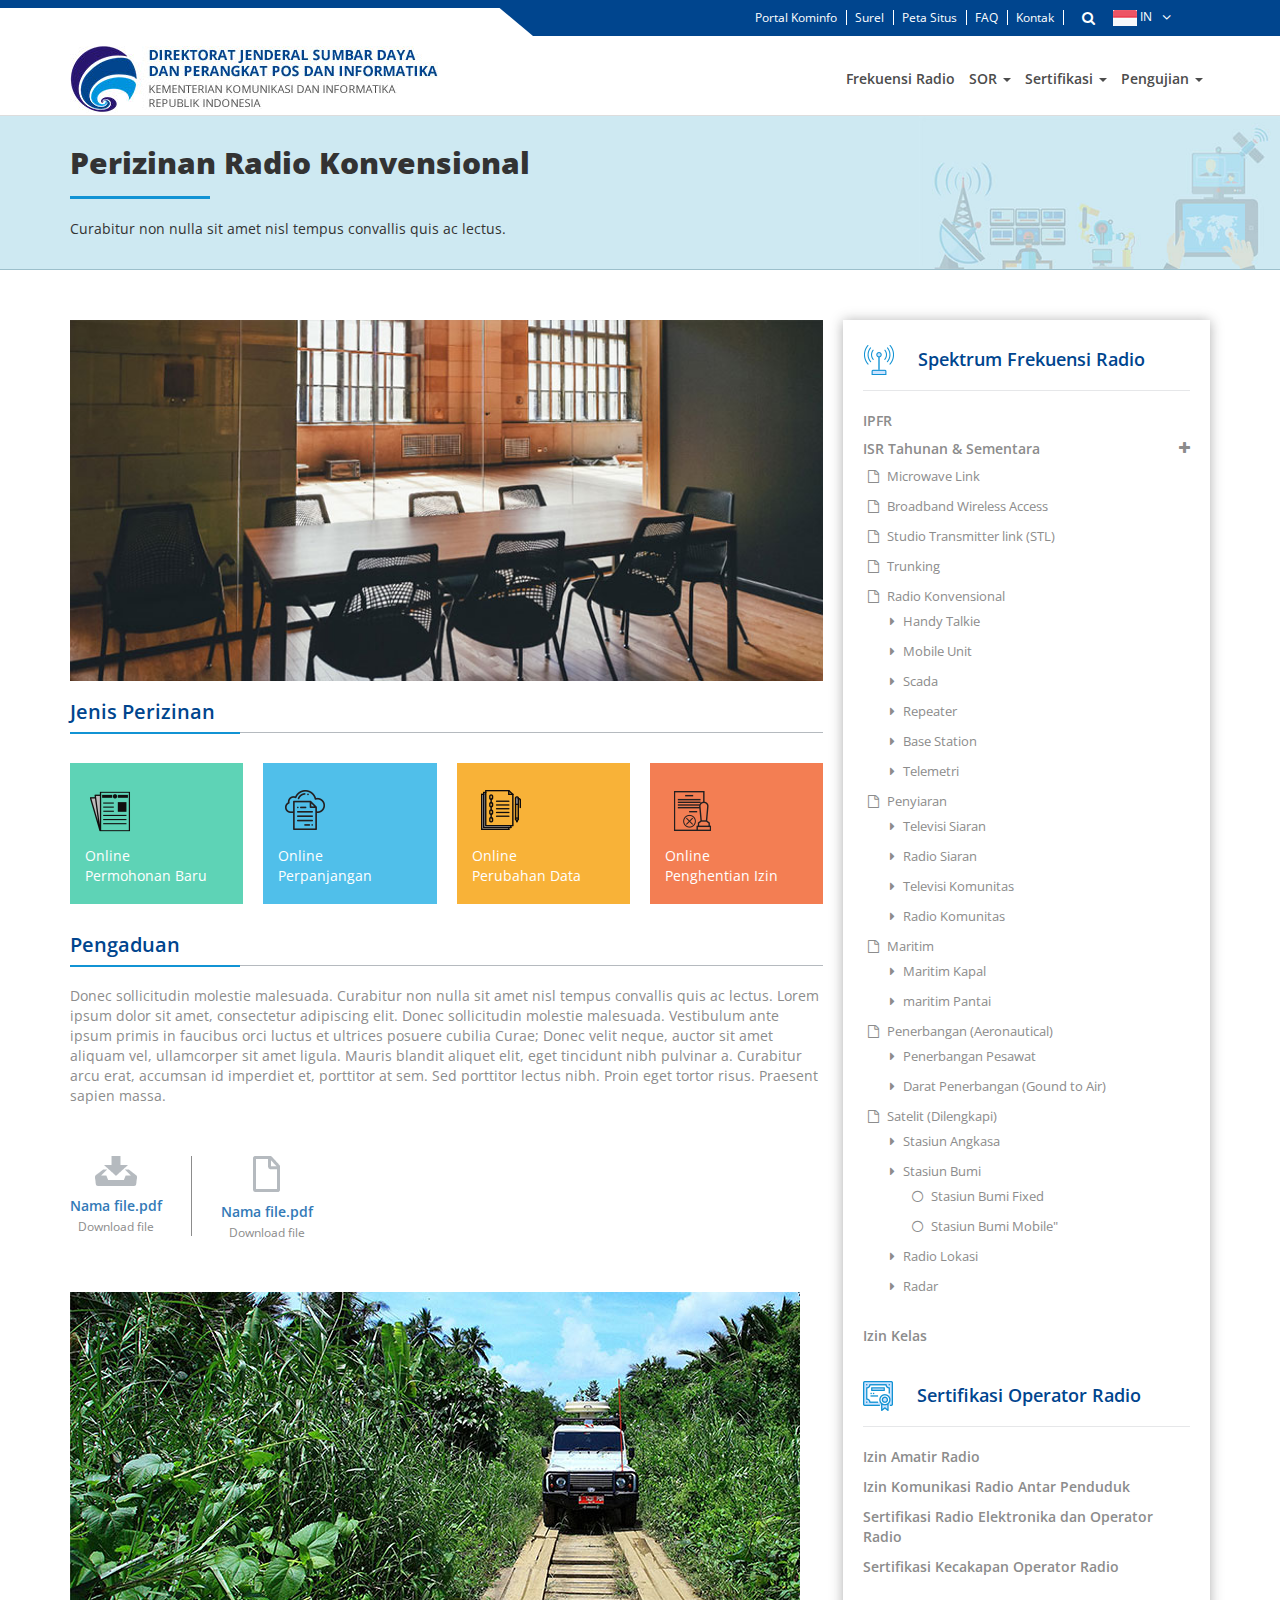
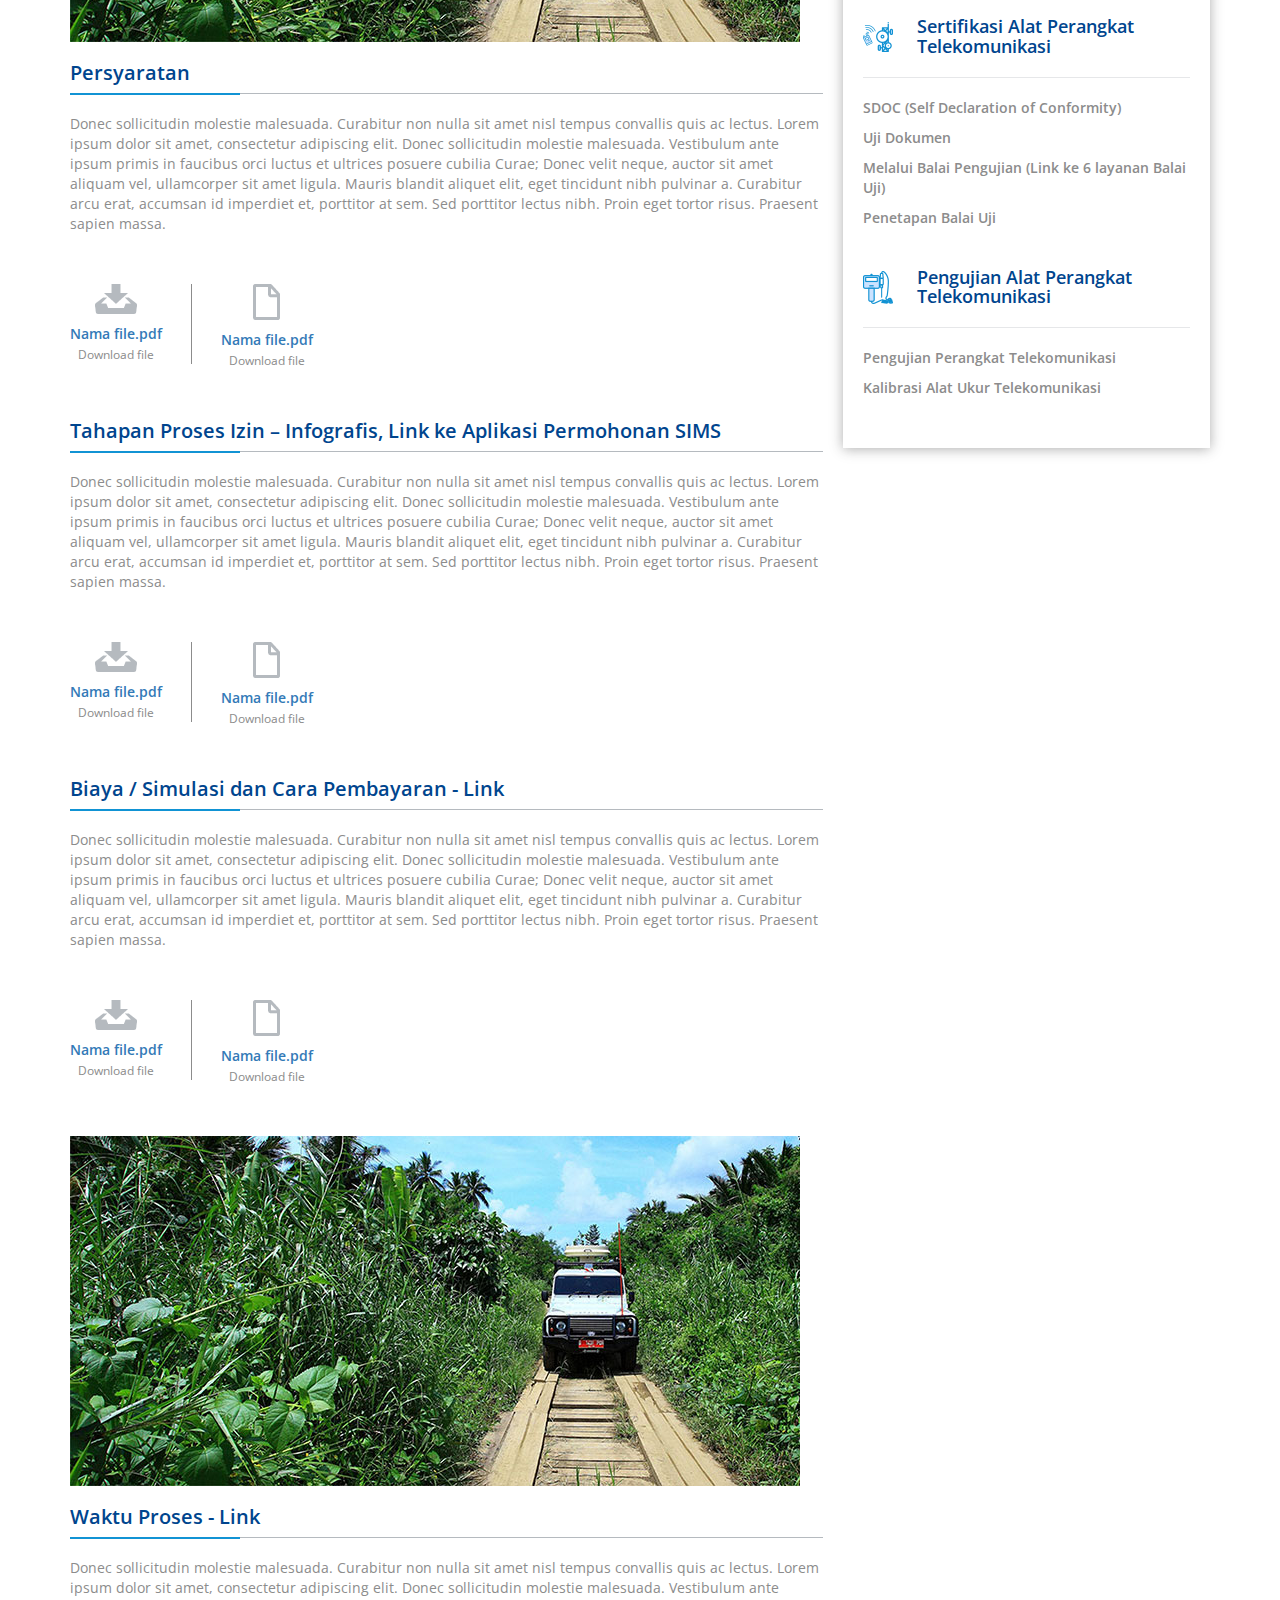
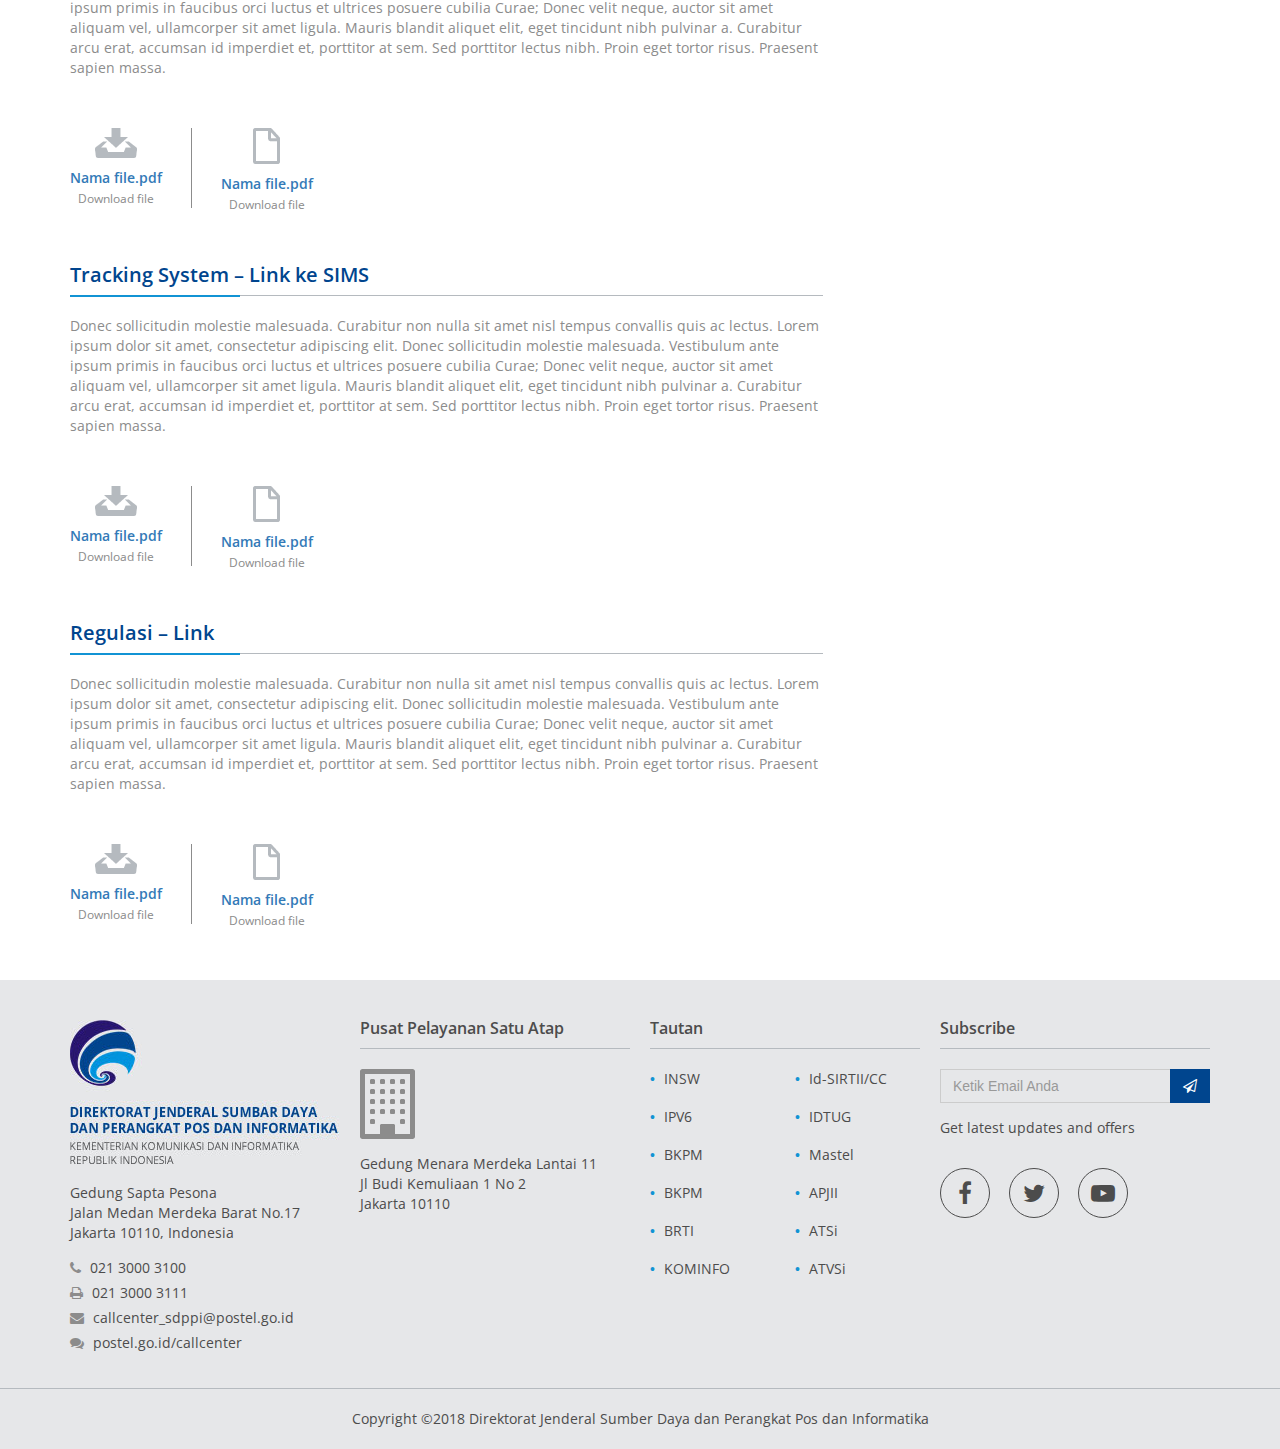
==== konten.html @ 4f8accdc "fix layout and content page" ====
<!DOCTYPE html>
<html lang="en">
  <head>
    <meta charset="utf-8">
    <meta http-equiv="X-UA-Compatible" content="IE=edge">
    <meta name="viewport" content="width=device-width, initial-scale=1">
    <title>Dirjen Postel | Konten Izin</title>

    <link rel="shortcut icon" href="assets/img/favicon.png">
    <link href="assets/css/bootstrap.min.css" rel="stylesheet">
    <link href="assets/css/font-awesome.min.css" rel="stylesheet">
    <link href="assets/css/style.css" rel="stylesheet">
    <link href="assets/css/responsive-style.css" rel="stylesheet">
    <link href="https://fonts.googleapis.com/css?family=Open+Sans:300,400,600,700,800" rel="stylesheet">
    <link href="https://fonts.googleapis.com/css?family=Roboto:300,400,600,700,800" rel="stylesheet">
    <link rel="stylesheet" href="assets/css/owl.carousel.min.css">
    <link rel="stylesheet" href="assets/css/owl.theme.default.min.css">

    <script src="https://ajax.googleapis.com/ajax/libs/jquery/1.12.4/jquery.min.js"></script>
    <script src="assets/js/bootstrap.min.js"></script>
    <script src="assets/js/owl.carousel.min.js"></script>
    <script src="assets/js/script.js"></script>
  </head>
<body>
  <!-- Header Area -->
  <div class="top-nav">
    <div class="row top">
      <div class="col-sm-5"></div>
      <div class="col-sm-7">
        <ul class="top-nav-list">
          <li><a href="#">Portal Kominfo</a></li>
          <li><a href="#">Surel</a></li>
          <li><a href="#">Peta Situs</a></li>
          <li><a href="#">FAQ</a></li>
          <li><a href="#">Kontak</a></li>
          <li class="search">
            <form class="navbar-form" role="search">
              <div class="input-group">
                <input type="text" class="form-control hide-control" placeholder="Search" name="q">
                <button class="btn btn-default" type="submit"><i class="fa fa-search" aria-hidden="true"></i></button>
              </div>
            </form>
          </li>
          <li>
            <ul class="list-unstyled">
              <i class="fa fa-angle-down col-white" aria-hidden="true"></i>
              <li class="init col-white"><img src="assets/img/ind.png" class="img-responsive inline-block"> IN</li>
              <li data-value="Indonesia" class="col-dark ina"><img src="assets/img/ind.png" class="img-responsive inline-block"> IN</li>
              <li data-value="English" class="col-dark eng"><img src="assets/img/eng.png" class="img-responsive inline-block"> EN</li>
            </ul>
          </li>
        </ul>
        <div class="triangle-topright"></div>
      </div>
    </div>
  </div>
  <div class="navigation">
    <div class="container">
      <nav class="navbar navbar-inverse">
        <div class="navbar-header">
        	<button class="navbar-toggle" type="button" data-toggle="collapse" data-target=".js-navbar-collapse">
    			<span class="sr-only">Toggle navigation</span>
    			<span class="icon-bar"></span>
    			<span class="icon-bar"></span>
    			<span class="icon-bar"></span>
    		</button>
    		<a class="navbar-brand" href="#">
          <img src="assets/img/logo.jpg" alt="" class="img-responsive">
        </a>
        </div>
        <div class="collapse navbar-collapse js-navbar-collapse">
          <ul class="nav navbar-nav navbar-right">
            <li><a href="#">Frekuensi Radio</a></li>
            <li class="dropdown mega-dropdown">
            	<a href="#" class="dropdown-toggle" data-toggle="dropdown">SOR <span class="caret"></span></a>
              <ul class="dropdown-menu mega-dropdown-menu">
            		<li class="col-sm-4">
            			<ul>
            				<li class="dropdown-header">Features</li>
            				<li><a href="#"><i class="fa fa-angle-right" aria-hidden="true"></i> Auto Carousel</a></li>
                    <li><a href="#"><i class="fa fa-angle-right" aria-hidden="true"></i> Carousel Control</a></li>
                    <li><a href="#"><i class="fa fa-angle-right" aria-hidden="true"></i> Left & Right Navigation</a></li>
            				<li><a href="#"><i class="fa fa-angle-right" aria-hidden="true"></i> Four Columns Grid</a></li>
            			</ul>
            		</li>
            		<li class="col-sm-4">
            			<ul>
            				<li class="dropdown-header">Plus</li>
            				<li><a href="#"><i class="fa fa-angle-right" aria-hidden="true"></i> Navbar Inverse</a></li>
            				<li><a href="#"><i class="fa fa-angle-right" aria-hidden="true"></i> Pull Right Elements</a></li>
            				<li><a href="#"><i class="fa fa-angle-right" aria-hidden="true"></i> Coloured Headers</a></li>
            				<li><a href="#"><i class="fa fa-angle-right" aria-hidden="true"></i> Primary Buttons & Default</a></li>
            			</ul>
            		</li>
            		<li class="col-sm-4">
            			<ul>
            				<li class="dropdown-header">Much more</li>
                    <li><a href="#"><i class="fa fa-angle-right" aria-hidden="true"></i> Easy to Customize</a></li>
            				<li><a href="#"><i class="fa fa-angle-right" aria-hidden="true"></i> Calls to action</a></li>
            				<li><a href="#"><i class="fa fa-angle-right" aria-hidden="true"></i> Custom Fonts</a></li>
            				<li><a href="#"><i class="fa fa-angle-right" aria-hidden="true"></i> Slide down on Hover</a></li>
            			</ul>
            		</li>
            	</ul>
            </li>
            <li class="dropdown mega-dropdown">
            	<a href="#" class="dropdown-toggle" data-toggle="dropdown">Sertifikasi <span class="caret"></span></a>
            	<ul class="dropdown-menu mega-dropdown-menu">
            		<li class="col-sm-4">
            			<ul>
            				<li class="dropdown-header">Izin Spektrum Frekuensi Radio</li>
            				<li><a href="#"><i class="fa fa-angle-right" aria-hidden="true"></i> Informasi Pelayanan</a></li>
            				<li><a href="#"><i class="fa fa-angle-right" aria-hidden="true"></i> Tata Cara dan Persyaratan</a></li>
            				<li><a href="#"><i class="fa fa-angle-right" aria-hidden="true"></i> Tarif dan Pembayaran BHP Frekuensi Radio</a></li>
            				<li><a href="#"><i class="fa fa-angle-right" aria-hidden="true"></i> Standard Pelayanan</a></li>
            				<li><a href="#"><i class="fa fa-angle-right" aria-hidden="true"></i> eLicensing</a></li>
            			</ul>
            		</li>
            		<li class="col-sm-4">
            			<ul>
            				<li class="dropdown-header">Pengujian Alat dan Perangkat Telekomunikasi</li>
            				<li><a href="#"><i class="fa fa-angle-right" aria-hidden="true"></i> Informasi Pelayanan</a></li>
            				<li><a href="#"><i class="fa fa-angle-right" aria-hidden="true"></i> Tata Cara dan Persyaratan </a></li>
            				<li><a href="#"><i class="fa fa-angle-right" aria-hidden="true"></i> Tarif </a></li>
            				<li><a href="#"><i class="fa fa-angle-right" aria-hidden="true"></i> Standard Pelayanan </a></li>
            				<li><a href="#"><i class="fa fa-angle-right" aria-hidden="true"></i> Hasil Pengujian (RHU_ & Hasil Kalibrasi) </a></li>
            				<li><a href="#"><i class="fa fa-angle-right" aria-hidden="true"></i> Sistem Informasi Pengujian Perangkat Telekomunikasi </a></li>
            			</ul>
            		</li>
            		<li class="col-sm-4">
            			<ul>
            				<li class="dropdown-header">Sertifikasi Operator Radio</li>
            				<li><a href="#"><i class="fa fa-angle-right" aria-hidden="true"></i> Informasi Pelayanan</a></li>
            				<li><a href="#"><i class="fa fa-angle-right" aria-hidden="true"></i> Tata Cara dan Persyaratan</a></li>
            				<li><a href="#"><i class="fa fa-angle-right" aria-hidden="true"></i> Tarif </a></li>
            				<li><a href="#"><i class="fa fa-angle-right" aria-hidden="true"></i> Standard Pelayanan</a></li>
            			</ul>
            		</li>
            		<li class="col-sm-4">
            			<ul>
            				<li class="dropdown-header">Hak Labuh</li>
            				<li><a href="#"><i class="fa fa-angle-right" aria-hidden="true"></i> Tata Cara dan Persyaratan </a></li>
            				<li><a href="#"><i class="fa fa-angle-right" aria-hidden="true"></i> Data dan Informasi</a></li>
            			</ul>
            		</li>
            		<li class="col-sm-4">
            			<ul>
            				<li class="dropdown-header">Sertifikasi Alat dan Perangkat Telekomunikasi</li>
                    <li><a href="#"><i class="fa fa-angle-right" aria-hidden="true"></i> Informasi Pelayanan</a></li>
            				<li><a href="#"><i class="fa fa-angle-right" aria-hidden="true"></i> Tata Cara dan Persyaratan</a></li>
            				<li><a href="#"><i class="fa fa-angle-right" aria-hidden="true"></i> Tarif dan Pembayaran BHP Frekuensi Radio</a></li>
            				<li><a href="#"><i class="fa fa-angle-right" aria-hidden="true"></i> Standard Pelayanan</a></li>
            				<li><a href="#"><i class="fa fa-angle-right" aria-hidden="true"></i> eLicensing</a></li>
            			</ul>
            		</li>
            		<li class="col-sm-4">
            			<ul>
            				<li class="dropdown-header">Monitoring Spektrum Frekuensi Radio</li>
                    <li><a href="#"><i class="fa fa-angle-right" aria-hidden="true"></i> Prosedur</a></li>
            				<li><a href="#"><i class="fa fa-angle-right" aria-hidden="true"></i> Prosedur Penanganan Gangguan</a></li>
            				<li><a href="#"><i class="fa fa-angle-right" aria-hidden="true"></i> Prosedur Penanganan Gangguan</a></li>
            			</ul>
            		</li>
            	</ul>
            </li>
            <li class="dropdown mega-dropdown">
            	<a href="#" class="dropdown-toggle" data-toggle="dropdown">Pengujian <span class="caret"></span></a>
            	<ul class="dropdown-menu mega-dropdown-menu">
            		<li class="col-sm-4">
            			<ul>
                    <li class="dropdown-header">Features</li>
                    <li><a href="#"><i class="fa fa-angle-right" aria-hidden="true"></i> Auto Carousel</a></li>
                    <li><a href="#"><i class="fa fa-angle-right" aria-hidden="true"></i> Carousel Control</a></li>
                    <li><a href="#"><i class="fa fa-angle-right" aria-hidden="true"></i> Left & Right Navigation</a></li>
                    <li><a href="#"><i class="fa fa-angle-right" aria-hidden="true"></i> Four Columns Grid</a></li>
            		</ul>
            		</li>
            		<li class="col-sm-4">
            			<ul>
            				<li class="dropdown-header">Plus</li>
            				<li><a href="#"><i class="fa fa-angle-right" aria-hidden="true"></i> Navbar Inverse</a></li>
            				<li><a href="#"><i class="fa fa-angle-right" aria-hidden="true"></i> Pull Right Elements</a></li>
            				<li><a href="#"><i class="fa fa-angle-right" aria-hidden="true"></i> Coloured Headers</a></li>
            				<li><a href="#"><i class="fa fa-angle-right" aria-hidden="true"></i> Primary Buttons & Default</a></li>
            			</ul>
            		</li>
            		<li class="col-sm-3">
            			<ul>
            				<li class="dropdown-header">Much more</li>
                    <li><a href="#"><i class="fa fa-angle-right" aria-hidden="true"></i> Easy to Customize</a></li>
            				<li><a href="#"><i class="fa fa-angle-right" aria-hidden="true"></i> Calls to action</a></li>
            				<li><a href="#"><i class="fa fa-angle-right" aria-hidden="true"></i> Custom Fonts</a></li>
            				<li><a href="#"><i class="fa fa-angle-right" aria-hidden="true"></i> Slide down on Hover</a></li>
            			</ul>
            		</li>
            	</ul>
            </li>
          </ul>
        </div>
      </nav>
    </div>
  </div>
  <!-- End Header Area -->

  <!-- Konten Izin Area -->
  <div class="breadcrumb-content">
    <div class="container">
      <h2>Perizinan Radio Konvensional</h2>
      <p>Curabitur non nulla sit amet nisl tempus convallis quis ac lectus.</p>
    </div>
  </div>
  <div class="content">
    <div class="container">
      <div class="row">
        <div class="col-md-8 col-xs-12 col-sm-8">
          <div class="content-inner">
            <div class="image-big">
              <img src="assets/img/img-content.jpg" alt="" class="img-responsive">
            </div>
            <div class="section content-1">
              <h3 class="title">Jenis Perizinan</h3>
              <div class="row">
                <div class="col-md-3 col-xs-6 col-sm-3">
                  <div class="box-content one">
                    <img src="assets/img/konten1.png" alt="" class="img-responsive">
                    <p>Online <br>Permohonan Baru</p>
                  </div>
                </div>
                <div class="col-md-3 col-xs-6 col-sm-3">
                  <div class="box-content two">
                    <img src="assets/img/konten2.png" alt="" class="img-responsive">
                    <p>Online <br>Perpanjangan</p>
                  </div>
                </div>
                <div class="col-md-3 col-xs-6 col-sm-3">
                  <div class="box-content three">
                    <img src="assets/img/konten3.png" alt="" class="img-responsive">
                    <p>Online <br>Perubahan Data</p>
                  </div>
                </div>
                <div class="col-md-3 col-xs-6 col-sm-3">
                  <div class="box-content four">
                    <img src="assets/img/konten4.png" alt="" class="img-responsive">
                    <p>Online <br>Penghentian Izin</p>
                  </div>
                </div>
              </div>
            </div>
            <div class="section content-2">
              <h3 class="title">Pengaduan</h3>
              <p class="sub-content">Donec sollicitudin molestie malesuada. Curabitur non nulla sit amet nisl tempus convallis quis ac lectus. Lorem ipsum dolor sit amet, consectetur adipiscing elit. Donec sollicitudin molestie malesuada. Vestibulum ante ipsum primis in faucibus orci luctus et ultrices posuere cubilia Curae; Donec velit neque, auctor sit amet aliquam vel, ullamcorper sit amet ligula. Mauris blandit aliquet elit, eget tincidunt nibh pulvinar a. Curabitur arcu erat, accumsan id imperdiet et, porttitor at sem. Sed porttitor lectus nibh. Proin eget tortor risus. Praesent sapien massa.</p>
              <ul class="link-list">
                <li>
                  <a href="#" class="link download">
                    <img src="assets/img/download.png" alt="" class="img-responsive">
                    <p>Nama file.pdf</p>
                    <span>Download file</span>
                  </a>
                </li>
                <li>
                  <a href="#" class="link file">
                    <img src="assets/img/file.png" alt="" class="img-responsive">
                    <p>Nama file.pdf</p>
                    <span>Download file</span>
                  </a>
                </li>
              </ul>
            </div>
            <div class="section content-3">
              <img src="assets/img/img-content2.jpg" alt="" class="img-responsive">
              <h3 class="title">Persyaratan</h3>
              <p class="sub-content">Donec sollicitudin molestie malesuada. Curabitur non nulla sit amet nisl tempus convallis quis ac lectus. Lorem ipsum dolor sit amet, consectetur adipiscing elit. Donec sollicitudin molestie malesuada. Vestibulum ante ipsum primis in faucibus orci luctus et ultrices posuere cubilia Curae; Donec velit neque, auctor sit amet aliquam vel, ullamcorper sit amet ligula. Mauris blandit aliquet elit, eget tincidunt nibh pulvinar a. Curabitur arcu erat, accumsan id imperdiet et, porttitor at sem. Sed porttitor lectus nibh. Proin eget tortor risus. Praesent sapien massa.</p>
              <ul class="link-list">
                <li>
                  <a href="#" class="link download">
                    <img src="assets/img/download.png" alt="" class="img-responsive">
                    <p>Nama file.pdf</p>
                    <span>Download file</span>
                  </a>
                </li>
                <li>
                  <a href="#" class="link file">
                    <img src="assets/img/file.png" alt="" class="img-responsive">
                    <p>Nama file.pdf</p>
                    <span>Download file</span>
                  </a>
                </li>
              </ul>
            </div>
            <div class="section content-4">
              <h3 class="title">Tahapan Proses Izin – Infografis, Link ke Aplikasi Permohonan SIMS</h3>
              <p class="sub-content">Donec sollicitudin molestie malesuada. Curabitur non nulla sit amet nisl tempus convallis quis ac lectus. Lorem ipsum dolor sit amet, consectetur adipiscing elit. Donec sollicitudin molestie malesuada. Vestibulum ante ipsum primis in faucibus orci luctus et ultrices posuere cubilia Curae; Donec velit neque, auctor sit amet aliquam vel, ullamcorper sit amet ligula. Mauris blandit aliquet elit, eget tincidunt nibh pulvinar a. Curabitur arcu erat, accumsan id imperdiet et, porttitor at sem. Sed porttitor lectus nibh. Proin eget tortor risus. Praesent sapien massa.</p>
              <ul class="link-list">
                <li>
                  <a href="#" class="link download">
                    <img src="assets/img/download.png" alt="" class="img-responsive">
                    <p>Nama file.pdf</p>
                    <span>Download file</span>
                  </a>
                </li>
                <li>
                  <a href="#" class="link file">
                    <img src="assets/img/file.png" alt="" class="img-responsive">
                    <p>Nama file.pdf</p>
                    <span>Download file</span>
                  </a>
                </li>
              </ul>
            </div>
            <div class="section content-5">
              <h3 class="title">Biaya / Simulasi dan Cara Pembayaran - Link</h3>
              <p class="sub-content">Donec sollicitudin molestie malesuada. Curabitur non nulla sit amet nisl tempus convallis quis ac lectus. Lorem ipsum dolor sit amet, consectetur adipiscing elit. Donec sollicitudin molestie malesuada. Vestibulum ante ipsum primis in faucibus orci luctus et ultrices posuere cubilia Curae; Donec velit neque, auctor sit amet aliquam vel, ullamcorper sit amet ligula. Mauris blandit aliquet elit, eget tincidunt nibh pulvinar a. Curabitur arcu erat, accumsan id imperdiet et, porttitor at sem. Sed porttitor lectus nibh. Proin eget tortor risus. Praesent sapien massa.</p>
              <ul class="link-list">
                <li>
                  <a href="#" class="link download">
                    <img src="assets/img/download.png" alt="" class="img-responsive">
                    <p>Nama file.pdf</p>
                    <span>Download file</span>
                  </a>
                </li>
                <li>
                  <a href="#" class="link file">
                    <img src="assets/img/file.png" alt="" class="img-responsive">
                    <p>Nama file.pdf</p>
                    <span>Download file</span>
                  </a>
                </li>
              </ul>
            </div>
            <div class="section content-6">
              <img src="assets/img/img-content2.jpg" alt="" class="img-responsive">
              <h3 class="title">Waktu Proses - Link</h3>
              <p class="sub-content">Donec sollicitudin molestie malesuada. Curabitur non nulla sit amet nisl tempus convallis quis ac lectus. Lorem ipsum dolor sit amet, consectetur adipiscing elit. Donec sollicitudin molestie malesuada. Vestibulum ante ipsum primis in faucibus orci luctus et ultrices posuere cubilia Curae; Donec velit neque, auctor sit amet aliquam vel, ullamcorper sit amet ligula. Mauris blandit aliquet elit, eget tincidunt nibh pulvinar a. Curabitur arcu erat, accumsan id imperdiet et, porttitor at sem. Sed porttitor lectus nibh. Proin eget tortor risus. Praesent sapien massa.</p>
              <ul class="link-list">
                <li>
                  <a href="#" class="link download">
                    <img src="assets/img/download.png" alt="" class="img-responsive">
                    <p>Nama file.pdf</p>
                    <span>Download file</span>
                  </a>
                </li>
                <li>
                  <a href="#" class="link file">
                    <img src="assets/img/file.png" alt="" class="img-responsive">
                    <p>Nama file.pdf</p>
                    <span>Download file</span>
                  </a>
                </li>
              </ul>
            </div>
            <div class="section content-7">
              <h3 class="title">Tracking System – Link ke SIMS</h3>
              <p class="sub-content">Donec sollicitudin molestie malesuada. Curabitur non nulla sit amet nisl tempus convallis quis ac lectus. Lorem ipsum dolor sit amet, consectetur adipiscing elit. Donec sollicitudin molestie malesuada. Vestibulum ante ipsum primis in faucibus orci luctus et ultrices posuere cubilia Curae; Donec velit neque, auctor sit amet aliquam vel, ullamcorper sit amet ligula. Mauris blandit aliquet elit, eget tincidunt nibh pulvinar a. Curabitur arcu erat, accumsan id imperdiet et, porttitor at sem. Sed porttitor lectus nibh. Proin eget tortor risus. Praesent sapien massa.</p>
              <ul class="link-list">
                <li>
                  <a href="#" class="link download">
                    <img src="assets/img/download.png" alt="" class="img-responsive">
                    <p>Nama file.pdf</p>
                    <span>Download file</span>
                  </a>
                </li>
                <li>
                  <a href="#" class="link file">
                    <img src="assets/img/file.png" alt="" class="img-responsive">
                    <p>Nama file.pdf</p>
                    <span>Download file</span>
                  </a>
                </li>
              </ul>
            </div>
            <div class="section content-8">
              <h3 class="title">Regulasi – Link</h3>
              <p class="sub-content">Donec sollicitudin molestie malesuada. Curabitur non nulla sit amet nisl tempus convallis quis ac lectus. Lorem ipsum dolor sit amet, consectetur adipiscing elit. Donec sollicitudin molestie malesuada. Vestibulum ante ipsum primis in faucibus orci luctus et ultrices posuere cubilia Curae; Donec velit neque, auctor sit amet aliquam vel, ullamcorper sit amet ligula. Mauris blandit aliquet elit, eget tincidunt nibh pulvinar a. Curabitur arcu erat, accumsan id imperdiet et, porttitor at sem. Sed porttitor lectus nibh. Proin eget tortor risus. Praesent sapien massa.</p>
              <ul class="link-list">
                <li>
                  <a href="#" class="link download">
                    <img src="assets/img/download.png" alt="" class="img-responsive">
                    <p>Nama file.pdf</p>
                    <span>Download file</span>
                  </a>
                </li>
                <li>
                  <a href="#" class="link file">
                    <img src="assets/img/file.png" alt="" class="img-responsive">
                    <p>Nama file.pdf</p>
                    <span>Download file</span>
                  </a>
                </li>
              </ul>
            </div>
          </div>
        </div>
        <div class="col-md-4 col-xs-12 col-sm-4">
          <div class="sidebar">
            <div class="widget menu-1">
              <div class="title-side">
                <img src="assets/img/icon-signal.png" alt="" class="img-responsive">
                <h4 class="title">Spektrum Frekuensi Radio</h4>
              </div>
              <ul class="menu-side">
                <li><a href="#">IPFR</a></li>
                <li>
                  <div class="panel-group" id="accordion" role="tablist" aria-multiselectable="true">
                    <div class="panel panel-default">
                      <div class="panel-heading" role="tab" id="headingOne">
                        <h4 class="panel-title">
                          <a role="button" data-toggle="collapse" data-parent="#accordion" href="#collapseOne" aria-expanded="true" aria-controls="collapseOne">
                            ISR Tahunan & Sementara <i class="fa fa-plus" aria-hidden="true"></i>
                          </a>
                        </h4>
                      </div>
                      <div id="collapseOne" class="panel-collapse collapse in" role="tabpanel" aria-labelledby="headingOne">
                        <div class="panel-body">
                          <ul class="sub-menu">
                            <li><a href="#"><i class="fa fa-file-o" aria-hidden="true"></i> <span>Microwave Link</span></a></li>
                            <li><a href="#"><i class="fa fa-file-o" aria-hidden="true"></i> <span>Broadband Wireless Access</span></a></li>
                            <li><a href="#"><i class="fa fa-file-o" aria-hidden="true"></i> <span>Studio Transmitter link (STL)</span></a></li>
                            <li><a href="#"><i class="fa fa-file-o" aria-hidden="true"></i> <span>Trunking</span></a></li>
                            <li><a href="#"><i class="fa fa-file-o" aria-hidden="true"></i> <span>Radio Konvensional</span></a>
                              <ul>
                                <li><a href="#"><i class="fa fa-caret-right" aria-hidden="true"></i> Handy Talkie</a></li>
                                <li><a href="#"><i class="fa fa-caret-right" aria-hidden="true"></i> Mobile Unit</a></li>
                                <li><a href="#"><i class="fa fa-caret-right" aria-hidden="true"></i> Scada</a></li>
                                <li><a href="#"><i class="fa fa-caret-right" aria-hidden="true"></i> Repeater</a></li>
                                <li><a href="#"><i class="fa fa-caret-right" aria-hidden="true"></i> Base Station</a></li>
                                <li><a href="#"><i class="fa fa-caret-right" aria-hidden="true"></i> Telemetri</a></li>
                              </ul>
                            </li>
                            <li><a href="#"><i class="fa fa-file-o" aria-hidden="true"></i> <span>Penyiaran</span></a>
                              <ul>
                                <li><a href="#"><i class="fa fa-caret-right" aria-hidden="true"></i> Televisi Siaran</a></li>
                                <li><a href="#"><i class="fa fa-caret-right" aria-hidden="true"></i> Radio Siaran</a></li>
                                <li><a href="#"><i class="fa fa-caret-right" aria-hidden="true"></i> Televisi Komunitas</a></li>
                                <li><a href="#"><i class="fa fa-caret-right" aria-hidden="true"></i> Radio Komunitas</a></li>
                              </ul>
                            </li>
                            <li><a href="#"><i class="fa fa-file-o" aria-hidden="true"></i> <span>Maritim</span></a>
                              <ul>
                                <li><a href="#"><i class="fa fa-caret-right" aria-hidden="true"></i> Maritim Kapal</a></li>
                                <li><a href="#"><i class="fa fa-caret-right" aria-hidden="true"></i> maritim Pantai</a></li>
                              </ul>
                            </li>
                            <li><a href="#"><i class="fa fa-file-o" aria-hidden="true"></i> <span>Penerbangan (Aeronautical)</span></a>
                              <ul>
                                <li><a href="#"><i class="fa fa-caret-right" aria-hidden="true"></i> Penerbangan Pesawat</a></li>
                                <li><a href="#"><i class="fa fa-caret-right" aria-hidden="true"></i> Darat Penerbangan (Gound to Air)</a></li>
                              </ul>
                            </li>
                            <li><a href="#"><i class="fa fa-file-o" aria-hidden="true"></i> <span>Satelit (Dilengkapi)</span></a>
                              <ul>
                                <li><a href="#"><i class="fa fa-caret-right" aria-hidden="true"></i> Stasiun Angkasa</a></li>
                                <li><a href="#"><i class="fa fa-caret-right" aria-hidden="true"></i> Stasiun Bumi</a>
                                  <ul>
                                    <li><a href="#"><i class="fa fa-circle-thin" aria-hidden="true"></i> Stasiun Bumi Fixed</a></li>
                                    <li><a href="#"><i class="fa fa-circle-thin" aria-hidden="true"></i> Stasiun Bumi Mobile"</a></li>
                                  </ul>
                                </li>
                                <li><a href="#"><i class="fa fa-caret-right" aria-hidden="true"></i> Radio Lokasi</a></li>
                                <li><a href="#"><i class="fa fa-caret-right" aria-hidden="true"></i> Radar</a></li>
                              </ul>
                            </li>
                          </ul>
                        </div>
                      </div>
                    </div>
                  </div>
                </li>
                <li><a href="#">Izin Kelas</a></li>
              </ul>
            </div>
            <div class="widget menu-2">
              <div class="title-side">
                <img src="assets/img/icon-certificate.png" alt="" class="img-responsive">
                <h4 class="title">Sertifikasi Operator Radio</h4>
              </div>
              <ul class="menu-side">
                <li><a href="#">Izin Amatir Radio</a></li>
                <li><a href="#">Izin Komunikasi Radio Antar Penduduk</a></li>
                <li><a href="#">Sertifikasi Radio Elektronika dan Operator Radio</a></li>
                <li><a href="#">Sertifikasi Kecakapan Operator Radio</a></li>
              </ul>
            </div>
            <div class="widget menu-3">
              <div class="title-side">
                <img src="assets/img/icon-tower.png" alt="" class="img-responsive">
                <h4 class="title">Sertifikasi Alat Perangkat Telekomunikasi</h4>
              </div>
              <ul class="menu-side">
                <li><a href="#">SDOC (Self Declaration of Conformity)</a></li>
                <li><a href="#">Uji Dokumen</a></li>
                <li><a href="#">Melalui Balai Pengujian (Link ke 6 layanan Balai Uji)</a></li>
                <li><a href="#">Penetapan Balai Uji</a></li>
              </ul>
            </div>
            <div class="widget menu-4">
              <div class="title-side">
                <img src="assets/img/icon-tem.png" alt="" class="img-responsive">
                <h4 class="title">Pengujian Alat Perangkat Telekomunikasi</h4>
              </div>
              <ul class="menu-side">
                <li><a href="#">Pengujian Perangkat Telekomunikasi</a></li>
                <li><a href="#">Kalibrasi Alat Ukur Telekomunikasi</a></li>
              </ul>
            </div>
          </div>
        </div>
      </div>
    </div>
  </div>
  <!-- End Konten Izin Area -->

  <!-- Footer Area -->
  <div id="footer_area">
    <div class="container">
      <div class="row">
        <div class="col-md-3 col-xs-12 col-sm-3">
          <div class="widget-footer info">
            <div class="img-footer">
              <a href="#"><img src="assets/img/footer-logo.jpg" alt="footer image" class="img-responsive"></a>
            </div>
            <div class="main-address">
              <p>Gedung Sapta Pesona<br>Jalan Medan Merdeka Barat No.17<br>Jakarta 10110, Indonesia</p>
              <ul>
                <li><i class="fa fa-phone" aria-hidden="true"></i> <a href="tel:+622130003100">021 3000 3100</a></li>
                <li><i class="fa fa-print" aria-hidden="true"></i> <a href="#">021 3000 3111</a></li>
                <li><i class="fa fa-envelope" aria-hidden="true"></i> <a href="mail:callcenter_sdppi@postel.go.id">callcenter_sdppi@postel.go.id</a></li>
                <li><i class="fa fa-comments" aria-hidden="true"></i> <a href="#">postel.go.id/callcenter</a></li>
              </ul>
            </div>
          </div>
        </div>
        <div class="col-md-3 col-xs-12 col-sm-3">
          <div class="widget-footer address">
            <h3 class="title">Pusat Pelayanan Satu Atap</h3>
            <i class="fa fa-building-o big-size" aria-hidden="true"></i>
            <p>Gedung Menara Merdeka Lantai 11<br>Jl Budi Kemuliaan 1 No 2<br> Jakarta 10110</p>
          </div>
        </div>
        <div class="col-md-3 col-xs-12 col-sm-3">
          <div class="widget-footer links">
            <h3 class="title">Tautan</h3>
            <div class="row">
              <div class="col-md-6 col-xs-6">
                <ul class="tautan">
                  <li><a href="#">INSW</a></li>
                  <li><a href="#">IPV6</a></li>
                  <li><a href="#">BKPM</a></li>
                  <li><a href="#">BKPM</a></li>
                  <li><a href="#">BRTI</a></li>
                  <li><a href="#">KOMINFO</a></li>
                </ul>
              </div>
              <div class="col-md-6 col-xs-6">
                <ul class="tautan">
                  <li><a href="#">Id-SIRTII/CC</a></li>
                  <li><a href="#">IDTUG</a></li>
                  <li><a href="#">Mastel</a></li>
                  <li><a href="#">APJII</a></li>
                  <li><a href="#">ATSi</a></li>
                  <li><a href="#">ATVSi</a></li>
                </ul>
              </div>
            </div>
          </div>
        </div>
        <div class="col-md-3 col-xs-12 col-sm-3">
          <div class="widget-footer subscribe">
            <h3 class="title">Subscribe</h3>
            <form class="form-subs" role="mailsend">
              <div class="input-group">
                <input type="email" class="form-control" placeholder="Ketik Email Anda" name="email" required>
                <div class="input-group-btn">
                  <button class="btn btn-default" type="submit"><i class="fa fa-paper-plane-o" aria-hidden="true"></i></button>
                </div>
              </div>
            </form>
            <p class="subs-text">Get latest updates and offers</p>
            <ul class="medsos">
              <li><a href="#facebook"><i class="fa fa-facebook" aria-hidden="true"></i></a></li>
              <li><a href="#twitte"><i class="fa fa-twitter" aria-hidden="true"></i></a></li>
              <li><a href="#fyoutube"><i class="fa fa-youtube-play" aria-hidden="true"></i></a></li>
            </ul>
          </div>
        </div>
      </div>
    </div>
    <div class="copyright">
      <p>Copyright &copy;2018 Direktorat Jenderal Sumber Daya dan Perangkat Pos dan Informatika</p>
    </div>
  </div>
  <!-- End Footer Area -->
</body>
</html>
---- assets/css/style.css ----
/* Color Pallet */
.navy-col{
  color: #00458e;
}
.navy-bg{
  background: #00458e;
}
.inline-block{
  display: inline-block;
}
/* End Color Pallet */

/* Choose Language */
.top-nav{
}
.top-nav .row.top{
  margin-left: 0px;
  margin-right: 0px;
}
.top-nav .row.top .col-sm-5,
.top-nav .row.top .col-sm-7{
  padding: 0px;
  position: relative;
}
.top-nav .row.top .col-sm-5{
  border-top: 8px solid #00458e;
}
.top-nav ul.top-nav-list{
  padding-left: 0px;
  padding-right: 14%;
  margin-bottom: 0px;
  display: block;
  text-align: right;
  list-style: none;
  background-color: #00458e;
}
.top-nav ul.top-nav-list li{
  display: inline-block;
  position: relative;
  padding-right: 10px;
  margin-right: 4px;
  line-height: 14px;
}
.top-nav ul.top-nav-list li a{
  font-size: 12px;
  color: #ffffff;
  text-decoration: none;
  font-family: 'Open Sans', sans-serif;
}
.top-nav ul.top-nav-list li a:hover{
  color: #dddddd;
}
.top-nav ul.top-nav-list li::after{
  content: '';
  width: 1px;
  height: 100%;
  display: inline-block;
  position: absolute;
  right: 0px;
  top: 0px;
  background-color: #ffffff;
}
.top-nav ul.top-nav-list li:last-child::after{
  content: none;
}
.top-nav ul.top-nav-list li.search{
  padding-right: 0px;
  margin-right: 0px;
}
.top-nav ul.top-nav-list li.search::after{
  content: none;
}
.top-nav ul.top-nav-list li.search form .btn{
  background: transparent;
  border: none;
  color: #ffffff;
  padding: 0px;
}
.top-nav ul.top-nav-list li .hide-control{
  display: none;
}
.top-nav ul.top-nav-list ul.list-unstyled{
  display: inline-block;
  color: #ffffff;
}
.top-nav ul.top-nav-list ul.list-unstyled i{
  position: absolute;
  right: 0px;
  top: 0px;
}
.top-nav ul.top-nav-list ul.list-unstyled li {
  padding: 5px 5px;
  z-index: 2;
  position: relative;
  font-size: 12px;
}
.top-nav ul.top-nav-list ul.list-unstyled li::after {
  content: none;
}
.top-nav ul.top-nav-list ul.list-unstyled li.init {
  padding: 0px 5px;
  font-family: 'Open Sans',sans-serif;
  font-size: 12px;
}
.top-nav ul.top-nav-list ul.list-unstyled li:not(.init) {
  width: 100%;
  display: none;
  background: #ffffff;
  position: absolute;
  text-align: left;
  color: #404040;
  border: 1px solid #dddd;
}
.top-nav ul.top-nav-list ul.list-unstyled li:not(.init).ina {
  top: 25px;
}
.top-nav ul.top-nav-list ul.list-unstyled li:not(.init).eng {
  top: 56px;
}
.top-nav ul.top-nav-list ul.list-unstyled li:not(.init):hover,
.top-nav ul.top-nav-list ul.list-unstyled li.selected:not(.init) {
  background: #dfe0ff;
  cursor: pointer;
}
.top-nav ul.top-nav-list ul.list-unstyled li.init {
  cursor: pointer;
}
.triangle-bottom-left {
	width: 0;
	height: 0;
	border-bottom: 100px solid red;
	border-right: 100px solid transparent;
}
.triangle-topright {
  width: 0;
  height: 0;
  border-top: 36px solid #00458e;
  border-left: 43px solid transparent;
  position: absolute;
  top: 0px;
  left: -43px;
}
.navigation{
  border-bottom: 1px solid #dddddd;
}
/* End Choose Language */

/* Mega Menu */
.mega-dropdown {
  position: static !important;
}
.mega-dropdown-menu {
  padding: 0px 0px 15px;
  width: 100%;
  top: 70px;
  border-color: #e3e4e6;
  border-left: 0px;
  border-right: 0px;
  border-bottom: 0px;
  border-radius: 0px;
}
.mega-dropdown-menu > li > ul {
  padding: 0;
  margin: 0;
}
.mega-dropdown-menu > li > ul > li {
  list-style: none;
}
.mega-dropdown-menu > li > ul > li .fa.fa-angle-right{
  margin-right: 5px;
}
.mega-dropdown-menu > li > ul > li > a {
  display: block;
  color: #8c8c8c;
  padding: 3px 5px;
  font-size: 14px;
  font-family: 'Open Sans', sans-serif;
}
.mega-dropdown-menu > li ul > li > a:hover,
.mega-dropdown-menu > li ul > li > a:focus {
  text-decoration: none;
}
.mega-dropdown-menu .dropdown-header {
  color: #4c4c4c;
  padding: 5px 0px;
  line-height: 30px;
  font-family: 'Open Sans',sans-serif;
  font-weight: 600;
  font-size: 14px;
}
.carousel-control {
  width: 30px;
  height: 30px;
  top: -35px;
}
.left.carousel-control {
  right: 30px;
  left: inherit;
}
.carousel-control .glyphicon-chevron-left,
.carousel-control .glyphicon-chevron-right {
  font-size: 12px;
  background-color: #fff;
  line-height: 30px;
  text-shadow: none;
  color: #333;
  border: 1px solid #ddd;
}
/* End Mega Menu */

/* Menu Style */
.navigation{
  height: 80px;
}
.navigation .navbar.navbar-inverse{
  background-color: transparent;
  border-color: transparent;
  margin-bottom: 0px;
  border: none;
  margin-top: 10px;
}
.navigation .navbar-inverse .navbar-brand{
  padding: 0px;
  display: inline-block;
  box-sizing: content-box;
}
.navigation .navbar-inverse .navbar-nav>li>a{
  padding: 7px;
  color: #4c4c4c;
  font-family: 'Open Sans', sans-serif;
  font-weight: 600;
  position: relative;
}
.navigation .navbar-inverse .navbar-nav>li>a:hover::after,
.navigation .navbar-inverse .navbar-nav>li>a:focus::after{
  position: absolute;
  content: '';
  background-color: #00458e;
  width: 100%;
  left: 0px;
  bottom: -20px;
  height: 1px;
}
.navigation .nav.navbar-nav{
  margin-top: 16px;
}
.navigation .navbar-inverse .navbar-nav>.open>a,
.navigation .navbar-inverse .navbar-nav>.open>a:hover,
.navigation .navbar-inverse .navbar-nav>.open>a:focus{
  background-color: transparent;
  color: #404040;
}
/* End Menu Style */

/* Footer Area */
#footer_area{
  background: #e6e7e9;
  padding: 40px 0px 0px;
}
#footer_area ul{
  padding-left: 0px;
  margin-bottom: 0px;
}
#footer_area ul li a{
  font-family: 'Open Sans', sans-serif;
  text-decoration: none;
  color: #4c4c4c;
}
#footer_area p{
  margin-bottom: 0px;
  font-family: 'Open Sans', sans-serif;
  color: #4c4c4c;
}
#footer_area h3{
  color: #4c4c4c;
  margin-top: 0px;
  font-size: 16px;
  font-family: 'Open Sans', sans-serif;
  font-weight: 600;
  border-bottom: 1px solid #b5babf;
  padding-bottom: 10px;
  margin-bottom: 20px;
}
#footer_area .copyright{
  margin-top: 30px;
  border-top: 1px solid #b5babf;
  text-align: center;
  padding: 20px 0px;
}
#footer_area .widget-footer.info .img-footer{
  margin-bottom: 15px;
}
#footer_area .widget-footer.info ul li{
  list-style: none;
  margin-bottom: 5px;
}
#footer_area .widget-footer.info p{
  margin-bottom: 15px;
}
#footer_area .widget-footer.info ul li i.fa{
  margin-right: 5px;
  color: #8c8c8c;
}
#footer_area .widget-footer.info ul li a:hover{
  color: #1193d4;
}
#footer_area .widget-footer.address i.fa.big-size{
  color: #8c8c8c;
  font-size: 70px;
  margin-bottom: 15px;
}
#footer_area .widget-footer.links ul {
  list-style: none;
}
#footer_area .widget-footer.links li::before {
  content: "•";
  color: #1193d4;
  display: inline-block;
  width: 1em;
}
#footer_area .widget-footer.links li a:hover {
  color: #1193d4;
}
#footer_area .widget-footer.links li {
  margin-bottom: 18px;
}
#footer_area .widget-footer.subscribe .form-subs{
  margin-bottom: 15px;
}
#footer_area .widget-footer.subscribe .form-subs input{
  background: transparent;
  box-shadow: none;
  border-radius: 0px;
}
#footer_area .widget-footer.subscribe .form-subs .btn{
  background-color: #00458e;
  border-radius: 0px;
  border-color: #00458e;
  color: #ffffff;
  box-shadow: none;
}
#footer_area .widget-footer.subscribe .form-subs .btn:hover{
  background-color: #404040;
}
#footer_area .widget-footer.subscribe .medsos{
  list-style: none;
  display: block;
  text-align: left;
  margin-top: 30px;
}
#footer_area .widget-footer.subscribe .medsos li{
  display: inline-block;
  margin-right: 15px;
}
#footer_area .widget-footer.subscribe .medsos li:last-child{
  margin-right: 0px;
}
#footer_area .widget-footer.subscribe .medsos li a{
  display: inline-block;
  color: #4c4c4c;
  border-radius: 50%;
  height: 50px;
  width: 50px;
  text-align: center;
  line-height: 47px;
  border: 1px solid #4c4c4c;
  font-size: 24px;
  font-weight: 600;
}
#footer_area .widget-footer.subscribe .medsos li a:hover{
  background-color: #609fd3;
  color: #ffffff;
  border-color: #609fd3;
}
/* End Footer Area */


/* Home Area */
#Home_Slider.slider .item{
  position: relative;
}
#Home_Slider.slider .item .text-slider{
  position: absolute;
  left: 10%;
  right: 10%;
  top: 28%;
  text-align: left;
  width: 80%;
}
#Home_Slider.slider .item .text-slider .container{
  width: auto;
}
#Home_Slider.slider .item .text-slider h1.head-text{
  margin-top: 0px;
  margin-bottom: 15px;
  color: #464646;
  font-family: 'Open Sans', sans-serif;
  font-size: 28px;
  font-weight: 700;
  text-align: left;
}
#Home_Slider.slider .item .text-slider p.sub-text{
  font-size: 14px;
  color: #4c4c4c;
  font-weight: 500;
  font-family: 'Open Sans',sans-serif;
  margin-bottom: 30px;
}
#Home_Slider.slider .item .text-slider .button a{
  display: inline-block;
  background: #00458e;
  color: #ffffff;
  font-family: 'Open Sans',sans-serif;
  font-size: 12px;
  padding: 10px 20px;
  text-decoration: none;
}
#Home_Slider.slider .item .text-slider .button a:hover{
  background-color: #404040;
}
#Home_Slider.slider .item .text-slider .button a i.fa{
  margin-left: 12px;
  color: #65cdf0;
  font-size: 16px;
}
#Home_Slider.slider .item .text-slider .text-center h1{
  text-align: center;
  font-size: 38px;
  line-height: 45px;
  margin-bottom: 50px;
}
#Home_Slider.slider .item .text-slider .text-center .form-search{
  width: 80%;
  margin: auto;
}
#Home_Slider.slider .item .text-slider .text-center .form-search input{
  height: 46px;
  border-bottom-left-radius: 50px;
  border-top-left-radius: 50px;
  padding: 0px 36px;
}
#Home_Slider.slider .item .text-slider .text-center .form-search .btn{
  height: 46px;
  border-bottom-right-radius: 50px;
  border-top-right-radius: 50px;
  font-size: 22px;
  background: #ffffff;
  border-left: 0px;
  color: #9e9e9e;
  padding-right: 16px;
}
#Home_Slider.slider .owl-dots{
  position: absolute;
  bottom: 5%;
  width: 100%;
}
#Home_Slider.slider .home{
  position: relative;
}
#Home_Slider.slider .home .owl-nav,
#Middle_Slide.slider .owl-nav{
  position: absolute;
  top: 38%;
  width: 100%;
}
#Home_Slider.slider .home .owl-nav .owl-prev{
  position: absolute;
  left: 3%;
  background-image: url('../img/arrow.png');
  background-repeat: no-repeat;
  height: 44px;
  text-indent: -6000px;
  width: 44px;
  background-color: transparent;
  border: 1px solid #ffffff;
  border-radius: 0px;
  background-position: 3px 0px;
}
#Home_Slider.slider .home .owl-nav .owl-prev:hover{
  background-position: 3px -38px;
  border-color: #00458e;
}
#Home_Slider.slider .home .owl-nav .owl-next{
  position: absolute;
  right: 3%;
  background-image: url('../img/arrow.png');
  background-repeat: no-repeat;
  height: 44px;
  text-indent: -6000px;
  width: 44px;
  background-color: transparent;
  border: 1px solid #ffffff;
  border-radius: 0px;
  background-position: -30px 0px;
}
#Home_Slider.slider .home .owl-nav .owl-next:hover{
  background-position: -30px -38px;
  border-color: #00458e;
}
#home_area .line-blue{
  background: #002e5b;
  padding: 25px 0px;
}
#home_area .line-blue .text-image{
  text-align: center;
}
#home_area .line-blue .text-image img{
  margin: auto;
}
.features{
  padding: 40px 0px;
}
.features a.box-link{
  display: block;
  text-align: center;
  text-decoration: none;
  color: #8c8c8c;
  position: relative;
}
.features a.box-link .box img{
  background-color: #ffffff;
  margin: 0 auto;
}
.features .bundle-box{
  position: relative;
}
.features a.box-link .bundle-box .box-title{
  background: #5ed3b6;
  color: #ffffff;
  padding: 12px 0px;
  position: absolute;
  width: 100%;
}
.features a.box-link .bundle-box .box-title.two{
  background: #50bfea;
}
.features a.box-link .bundle-box .box-title.three{
  background: #f8b238;
}
.features a.box-link .bundle-box .box-title.four{
  background: #f37e53;
}
.features .bundle-box .box-title p{
  font-weight: 600;
  font-family: 'Open Sans',sans-serif;
  font-size: 16px;
  margin-bottom: 0px;
}
.features .bundle-box .box-title .triangle-down {
  width: 0;
  height: 0;
  border-left: 20px solid transparent;
  border-right: 20px solid transparent;
  border-top: 20px solid #5ed3b6;
  position: absolute;
  left: 42%;
  bottom: -20px;
}
.features .bundle-box .box-title.two .triangle-down {
  border-top: 20px solid #50bfea;
}
.features .bundle-box .box-title.three .triangle-down {
  border-top: 20px solid #f8b238;
}
.features .bundle-box .box-title.four .triangle-down {
  border-top: 20px solid #f37e53;
}
.features .bundle-box .feat-box{
  display: block;
  top: 0px;
  width: 100%;
  margin-bottom: 20px;
}
.features .bundle-box .feat-box img{
  width: 100%;
}
.features .desc-box p{
  font-family: 'Open Sans', sans-serif;
}
.features .desc-box span{
  float: left;
  font-size: 12px;
  font-family: 'Open Sans', sans-serif;
}
.features-link{
  background-image: url('../img/bg-icon.jpg');
  background-position: center;
  background-repeat: no-repeat;
  background-size: cover;
  padding: 70px 0px 60px;
}
.features-link ul{
  display: block;
  text-align: center;
  list-style: none;
  padding-left: 0px;
  margin-bottom: 0px;
}
.features-link ul li{
  display: inline-block;
  margin: 0px 10px;
  vertical-align: top;
  width: 17%;
  min-height: 170px;
}
.features-link ul li a.links{
  text-decoration: none;
}
.features-link ul li a.links .icon{
  display: inline-block;
  margin: 0 auto;
  border: 3px solid #1193d4;
  border-radius: 50%;
  margin-bottom: 20px;
  padding: 12px;
}
.features-link ul li a.links:hover .icon{
  background-color: #1193d4;
}
.features-link ul li a.links .desc-link p{
  color: #ffffff;
  font-family: 'Open Sans', sans-serif;
  font-size: 14px;
  margin-bottom: 0px;
}
.features-link ul li a.links:hover .desc-link p{
  color: #1193d4;
  text-decoration: none;
}
.features-link ul li a.links .icon img{
  display: inline-block;
}
/* End Home Area */

/* Sub Izin Area */
.izin-area .nav-tabs>li{
  width: 25%;
  position: relative;
}
.izin-area .nav-tabs>li a{
  padding: 30px 20px;
  margin-right: 0px;
  border: none;
  border-radius: 0px;
  margin-left: 0px;
  font-family: 'Open Sans', sans-serif;
  position: relative;
}
.izin-area .nav-tabs>li a img{
  display: inline-block;
  margin-right: 20px;
  position: absolute;
  top: 22px;
}
.izin-area .nav-tabs>li a span{
  padding-left: 65px;
  display: inline-block;
}
.izin-area .nav-tabs>li a:hover,
.izin-area .nav-tabs>li.active>a:focus{
  border: none;
}
.izin-area .nav-tabs>li a:hover:after,
.izin-area .nav-tabs>li.active>a:focus:after,
.izin-area .nav-tabs>li.active>a:after{
  content: '';
  height: 5px;
  background-color: #51a993;
  width: 100%;
  position: absolute;
  display: block;
  bottom: 0px;
  left: 0px;
}
.izin-area .nav-tabs>li:nth-child(2) a:hover:after,
.izin-area .nav-tabs>li:nth-child(2).active>a:focus:after,
.izin-area .nav-tabs>li:nth-child(2).active>a:after{
  background-color: #4bb1d8;
}
.izin-area .nav-tabs>li:nth-child(3) a:hover:after,
.izin-area .nav-tabs>li:nth-child(3).active>a:focus:after,
.izin-area .nav-tabs>li:nth-child(3).active>a:after{
  background-color: #da9e37;
}
.izin-area .nav-tabs>li:nth-child(4) a:hover:after,
.izin-area .nav-tabs>li:nth-child(4).active>a:focus:after,
.izin-area .nav-tabs>li:nth-child(4).active>a:after{
  background-color: #da6236;
}
.izin-area .nav-tabs>li:nth-child(1) a{
  background: #55bea4;
  color: #ffffff;
}
.izin-area .nav-tabs>li:nth-child(2) a{
  background: #50bfea;
  color: #ffffff;
}
.izin-area .nav-tabs>li:nth-child(3) a{
  background: #f8b238;
  color: #ffffff;
}
.izin-area .nav-tabs>li:nth-child(4) a{
  background: #f37e53;
  color: #ffffff;
}
.izin-area .tab-content{
  margin-top: 60px;
}
.izin-area .features{
  padding: 40px 0px 0px;
}
.features a.box-link .box{
  border: 1px solid #8c8c8c;
  padding: 53px 20px 30px;
  margin-bottom: 70px;
}
.features a.box-link .box .icon{
  position: absolute;
  top: -40px;
  left: 32%;
}
.features a.box-link .box .text-sub h4{
  margin-bottom: 0px;
  color: #281571;
  font-family: 'Open Sans',sans-serif;
  font-size: 16px;
  font-weight: 600;
  margin-bottom: 20px;
  margin-top: 20px;
  min-height: 34px;
  vertical-align: middle;
  display: inline-table;
}
.features a.box-link:hover .box .text-sub h4{
  color: #00458e;
}
.features a.box-link .box .text-sub p {
  margin-bottom: 0px;
  color: #8c8c8c;
  font-family: 'Open Sans',sans-serif;
  font-size: 14px;
  font-weight: normal;
}
/* End Sub Izin Area */

/* Kontent Page */
.breadcrumb-content {
  background-image: url('../img/float-bg.jpg');
  background-repeat: no-repeat;
  background-position: right;
  background-color: #cee9f2;
  background-size: contain;
  border-bottom: 1px solid #9cbfcb;
  font-family: 'Open Sans', sans-serif;
  padding: 30px 0px;
  margin-bottom: 50px;
}
.breadcrumb-content h2{
  font-family: 'Open Sans', sans-serif;
  font-weight: 800;
  margin-top: 0px;
  position: relative;
  margin-bottom: 40px;
}
.breadcrumb-content h2:after{
  content: '';
  background-color: #1193d4;
  position: absolute;
  bottom: -20px;
  left: 0px;
  width: 140px;
  height: 3px;
  display: inline-block;
}
.breadcrumb-content p{
  font-family: 'Open Sans', sans-serif;
  margin-bottom: 0px;
}
.content-inner .image-big img{
  width: 100%;
}
.content-inner .section h3.title{
  font-family: 'Open Sans', sans-serif;
  font-weight: 600;
  font-size: 20px;
  position: relative;
  margin-bottom: 30px;
  color: #00458e;
}
.content-inner .section h3.title:before{
  content: '';
  background-color: #b5babf;
  position: absolute;
  display: block;
  width: 100%;
  height: 1px;
  left: 0px;
  bottom: -10px;
}
.content-inner .section h3.title:after{
  content: '';
  height: 2px;
  width: 170px;
  left: 0px;
  position: absolute;
  bottom: -11px;
  background-color: #1193d4;
  display: inline-block;
}
.content-inner .section .box-content{
  margin: 10px 0px;
  background-color: #5ed3b6;
  padding: 18px 15px;
}
.content-inner .section .box-content.two{
  background-color: #50bfea;
}
.content-inner .section .box-content.three{
  background-color: #f8b238;
}
.content-inner .section .box-content.four{
  background-color: #f37e53;
}
.content-inner .section .box-content img{
  margin-bottom: 10px;
}
.content-inner .section .box-content p{
  font-family: 'Open Sans', sans-serif;
  margin-bottom: 0px;
  color: #ffffff;
}
.content-inner .section p.sub-content{
  font-family: 'Open Sans', sans-serif;
  color: #8c8c8c;
}
.content-inner .section ul.link-list{
  list-style: none;
  padding-left: 0px;
  margin-bottom: 50px;
  text-align: left;
  margin-top: 50px;
}
.content-inner .section ul.link-list>li{
  display: inline-block;
  position: relative;
  vertical-align: top;
  text-align: center;
}
.content-inner .section ul.link-list>li:first-child{
  margin-right: 55px;
}
.content-inner .section ul.link-list>li a{
  font-family: 'Open Sans', sans-serif;
  text-decoration: none;
}
.content-inner .section ul.link-list>li p{
  font-family: 'Open Sans', sans-serif;
  font-weight: 600;
  margin-bottom: 0px;
}
.content-inner .section ul.link-list>li span{
  font-family: 'Open Sans', sans-serif;
  color: #8c8c8c;
  font-size: 12px;
}
.content-inner .section ul.link-list>li img{
  margin: 0px auto 10px;
}
.content-inner .section ul.link-list>li:nth-child(1):after{
  content: '';
  height: 100%;
  width: 1px;
  background-color: #8c8c8c;
  right: -30px;
  top: 0px;
  display: block;
  position: absolute;
}
.content .sidebar{
  padding: 20px;
  background-color: #ffffff;
  -webkit-box-shadow: 0px 1px 12px 0px rgba(50, 50, 50, 0.40);
  -moz-box-shadow:    0px 1px 12px 0px rgba(50, 50, 50, 0.40);
  box-shadow:         0px 1px 12px 0px rgba(50, 50, 50, 0.40);
}
.content .sidebar .widget{
  margin-bottom: 30px;
}
.content .sidebar .widget .title-side{
  border-bottom: 1px solid #e6e7e9;
  padding-bottom: 10px;
  margin-bottom: 20px;
}
.content .sidebar .widget .title-side img{
  display: inline-block;
  margin-right: 20px;
}
.content .sidebar .widget .title-side h4.title{
  font-size: 18px;
  font-weight: 600;
  font-family: 'Open Sans',sans-serif;
  color: #00458e;
  display: inline-block;
  width: 83%;
  vertical-align: middle;
}
.content .sidebar .widget ul.menu-side{
  list-style: none;
  padding-left: 0px;
  margin-bottom: 0px;
}
.content .sidebar .widget ul.menu-side li{
  margin-bottom: 10px;
}
.content .sidebar .widget ul.menu-side li a{
  font-weight: 600;
  font-family: 'Open Sans', sans-serif;
  font-size: 14px;
  color: #8c8c8c;
  text-decoration: none;
}
.content .sidebar .widget ul.menu-side li a:hover{
  color: #00458e;
}
.content .sidebar .widget ul.menu-side .panel-group{
  margin-bottom: 0px;
}
.content .sidebar .widget ul.menu-side .panel-group .panel{
  border: none;
  padding: 0px;
  box-shadow: none;
}
.content .sidebar .widget ul.menu-side .panel-default>.panel-heading{
  border-color: transparent;
  background-color: transparent;
  padding: 0px;
}
.content .sidebar .widget ul.menu-side .panel-default>.panel-heading .panel-title a{
  display: block;
}
.content .sidebar .widget ul.menu-side .panel-group .panel-heading+.panel-collapse>.panel-body,
.content .sidebar .widget ul.menu-side .panel-group .panel-heading+.panel-collapse>.list-group{
  border-top: 0px;
  padding: 10px 0px;
}
.content .sidebar .widget ul.menu-side .panel-default>.panel-heading h4.panel-title .fa{
  float: right;
}
.content .sidebar .widget ul.menu-side .panel-group .panel-heading+.panel-collapse>.panel-body ul.sub-menu{
  padding-left: 5px;
  list-style: none;
}
.content .sidebar .widget ul.menu-side .panel-group .panel-heading+.panel-collapse>.panel-body ul.sub-menu li a{
  font-size: 13px;
  font-weight: normal;
}
.content .sidebar .widget ul.menu-side .panel-group .panel-heading+.panel-collapse>.panel-body ul.sub-menu li a .fa{
  margin-right: 5px;
}
.content .sidebar .widget ul.menu-side .panel-group .panel-heading+.panel-collapse>.panel-body ul.sub-menu li ul{
  list-style: none;
  padding-left: 22px;
  margin-top: 5px;
}
.content .sidebar .widget ul.menu-side .panel-group .panel-heading+.panel-collapse>.panel-body ul.sub-menu li ul li ul li a{
  font-size: 13px;
}
/* End Kontent Page */
---- assets/css/responsive-style.css ----
/* Small Phone Style */
@media (min-width: 320px) and (max-width: 767px){
  .top-nav ul.top-nav-list{
    padding-right: 0px;
    text-align: center;
    padding-bottom: 10px;
  }
  .top-nav ul.top-nav-list .navbar-form{
    padding: 0px 10px 0px 0px;
    box-shadow: none;
    margin-top: 0px;
    margin-bottom: 0px;
    margin-right: 0px;
    margin-left: 0px;
    border: none;
    position: relative;
    top: 5px;
  }
  .top-nav ul.top-nav-list li {
    display: inline-block;
    position: relative;
    padding-right: 19px;
    margin-right: 15px;
    line-height: 14px;
  }
  .navigation .navbar.navbar-inverse{
    margin-top: 15px;
    background-color: #ffffff;
    border-color: #ffffff;
    z-index: 999;
  }
  .navigation .navbar-inverse .navbar-brand{
    width: 84%;
  }
  .navigation .navbar-inverse .navbar-brand img{
    width: 90%;
  }
  .navigation .navbar-inverse .navbar-toggle{
    border-radius: 0px;
  }
  .navigation .navbar-inverse .navbar-toggle .icon-bar{
    background-color: #797979;
  }
  .navigation .navbar-inverse .navbar-nav>li>a:hover::after,
  .navigation .navbar-inverse .navbar-nav>li>a:focus::after {
    position: absolute;
    content: '';
    background-color: #00458e;
    width: 94%;
    left: 7px;
    bottom: 0px;
    height: 1px;
  }
  .navigation .navbar-inverse .navbar-collapse,
  .navigation .navbar-inverse .navbar-form{
    margin-top: 14px;
    border-color: #03418b;
    -webkit-box-shadow: 0px 5px 12px 0px rgba(50, 50, 50, 0.41);
    -moz-box-shadow:    0px 5px 12px 0px rgba(50, 50, 50, 0.41);
    box-shadow:         0px 5px 12px 0px rgba(50, 50, 50, 0.41);
  }
  .navigation .navbar-inverse .navbar-toggle:hover,
  .navigation .navbar-inverse .navbar-toggle:focus{
    background-color: #ffffff;
  }

  /* Content Area */
  .breadcrumb-content{
    background-position: right bottom;
    margin-bottom: 30px;
  }
  .breadcrumb-content h2{
    font-size: 24px;
  }
  .content .sidebar{
    margin-bottom: 50px;
  }
  #footer_area h3{
    margin-top: 30px;
  }
  #footer_area .widget-footer.subscribe .medsos{
    text-align: center;
  }
  /* End Content Area */

  /* Sub Izin */
  .features a.box-link .box .icon{
    left: 30%;
  }
  .izin-area .tab-content {
    margin-top: 40px;
  }
  .izin-area .nav-tabs>li {
    width: 50%;
    position: relative;
  }
  .izin-area .nav-tabs>li a {
    padding: 15px 9px;
  }
  .izin-area .nav-tabs>li a span {
    padding-left: 50px;
  }
  /* End Sub Izin */

  /* Home */
  #Home_Slider.slider .item .text-slider .text-center h1 {
    text-align: center;
    font-size: 14px;
    line-height: 18px;
    margin-bottom: 0px;
  }
  .features .bundle-box .box-title .triangle-down {
    left: 44%;
    bottom: -19px;
  }
  .features a.box-link{
    margin-bottom: 35px;
  }
  .features .desc-box span {
    font-size: 14px;
    font-family: 'Open Sans', sans-serif;
    float: none;
  }
  .features-link ul li {
    width: 43%;
    min-height: auto;
    margin-bottom: 30px;
  }
  #Home_Slider.slider .item .text-slider h1.head-text{
    font-size: 13px;
  }
  #Home_Slider.slider .item .text-slider p.sub-text{
    display: none;
  }
  #Home_Slider.slider .item .text-slider .button a{
    padding: 3px 9px 4px;
  }
  #Home_Slider.slider .home .owl-nav,
  #Middle_Slide.slider .owl-nav{
    top: 28%;
  }
  #home_area .line-blue{
    padding: 16px 0px;
  }
  .features .desc-box p{
    font-size: 16px;
  }
  /* End Home */
}
/* End Small Phone Style */

/* tab Phone Style */
@media (min-width: 768px) and (max-width: 1024px){
  .top-nav ul.top-nav-list {
      padding-left: 0px;
      padding-right: 3%;
  }
  #Home_Slider.slider .item .text-slider{
    top: 6%;
  }
  .features .bundle-box .box-title p {
    font-size: 12px;
  }
  .features .desc-box p {
    font-size: 12px;
  }
  .features-link ul li {
    width: 16%;
  }
  #footer_area .widget-footer.subscribe .medsos li {
    display: inline-block;
    margin-right: 2px;
  }
  #footer_area .widget-footer.info ul li {
    word-break: break-all;
  }
}

@media (min-width: 768px) and (max-width: 1024px) and (orientation: landscape){

}
/* End tab Phone Style */
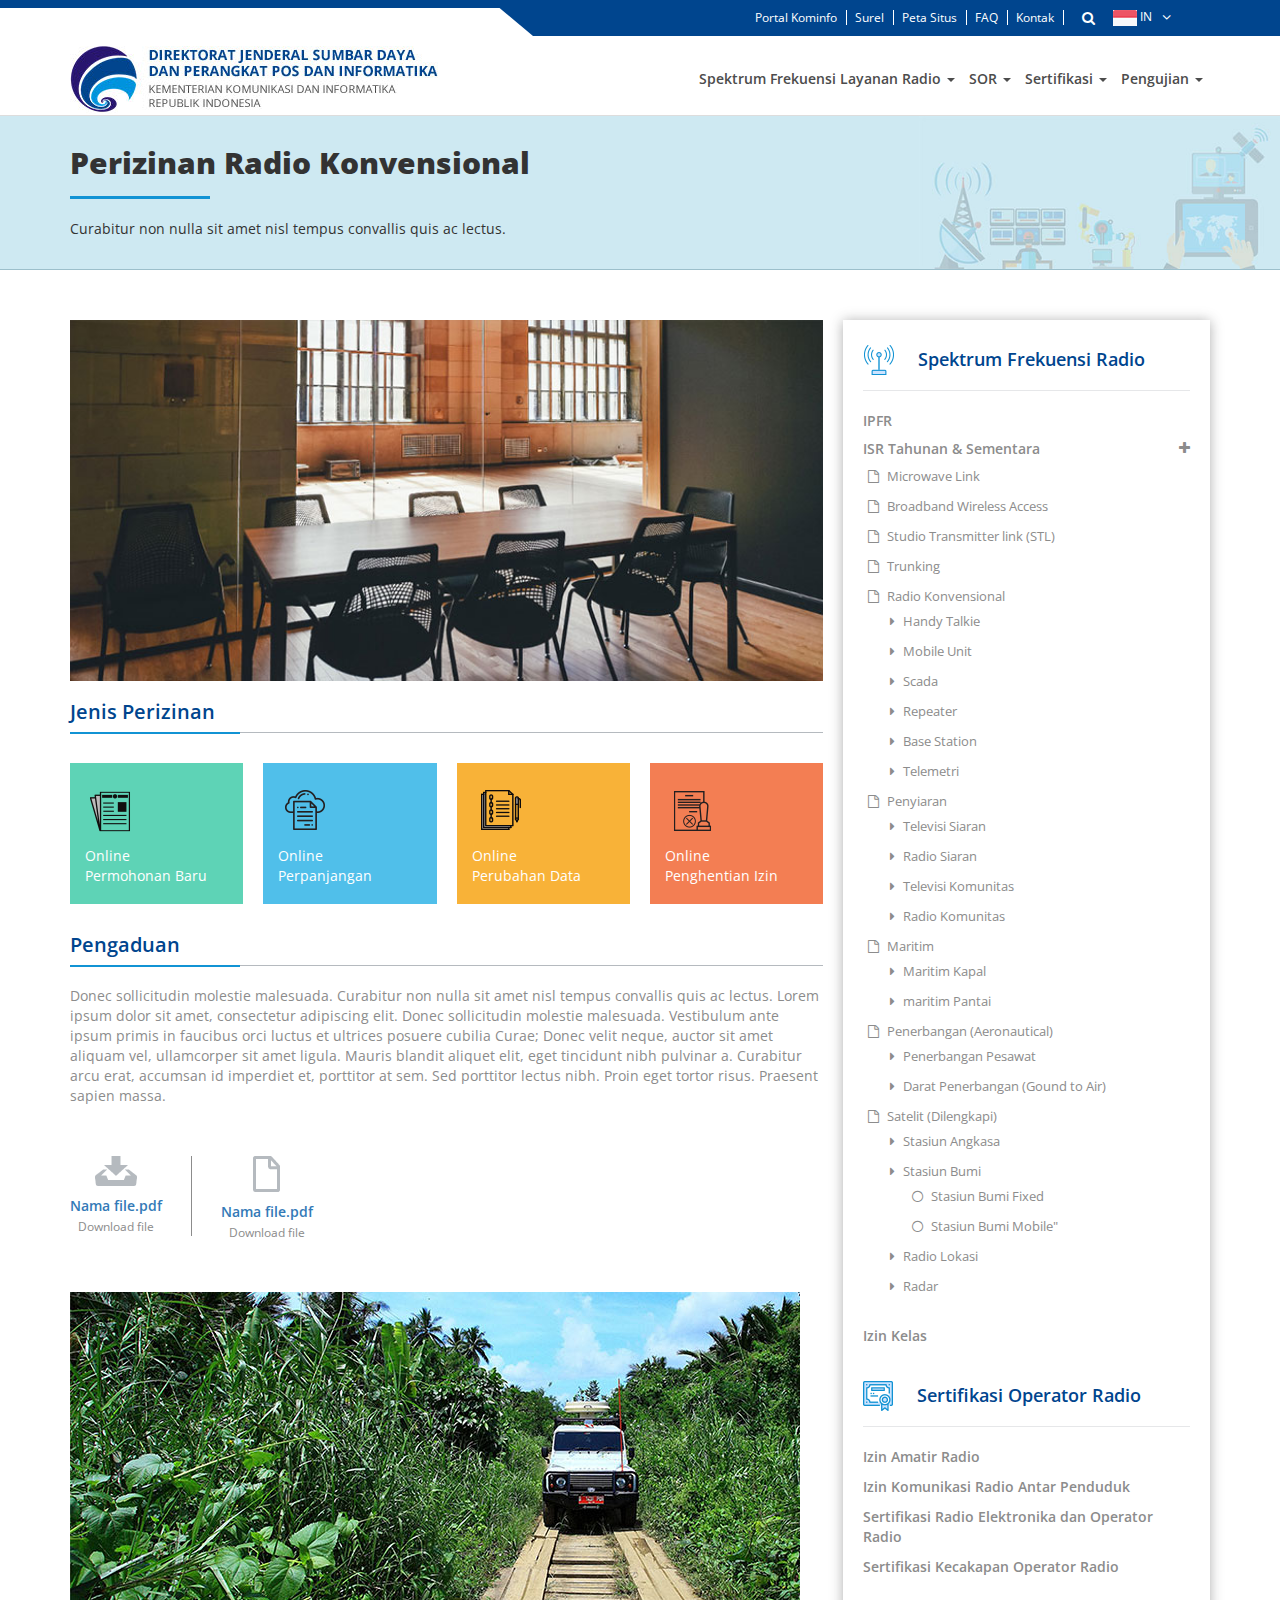
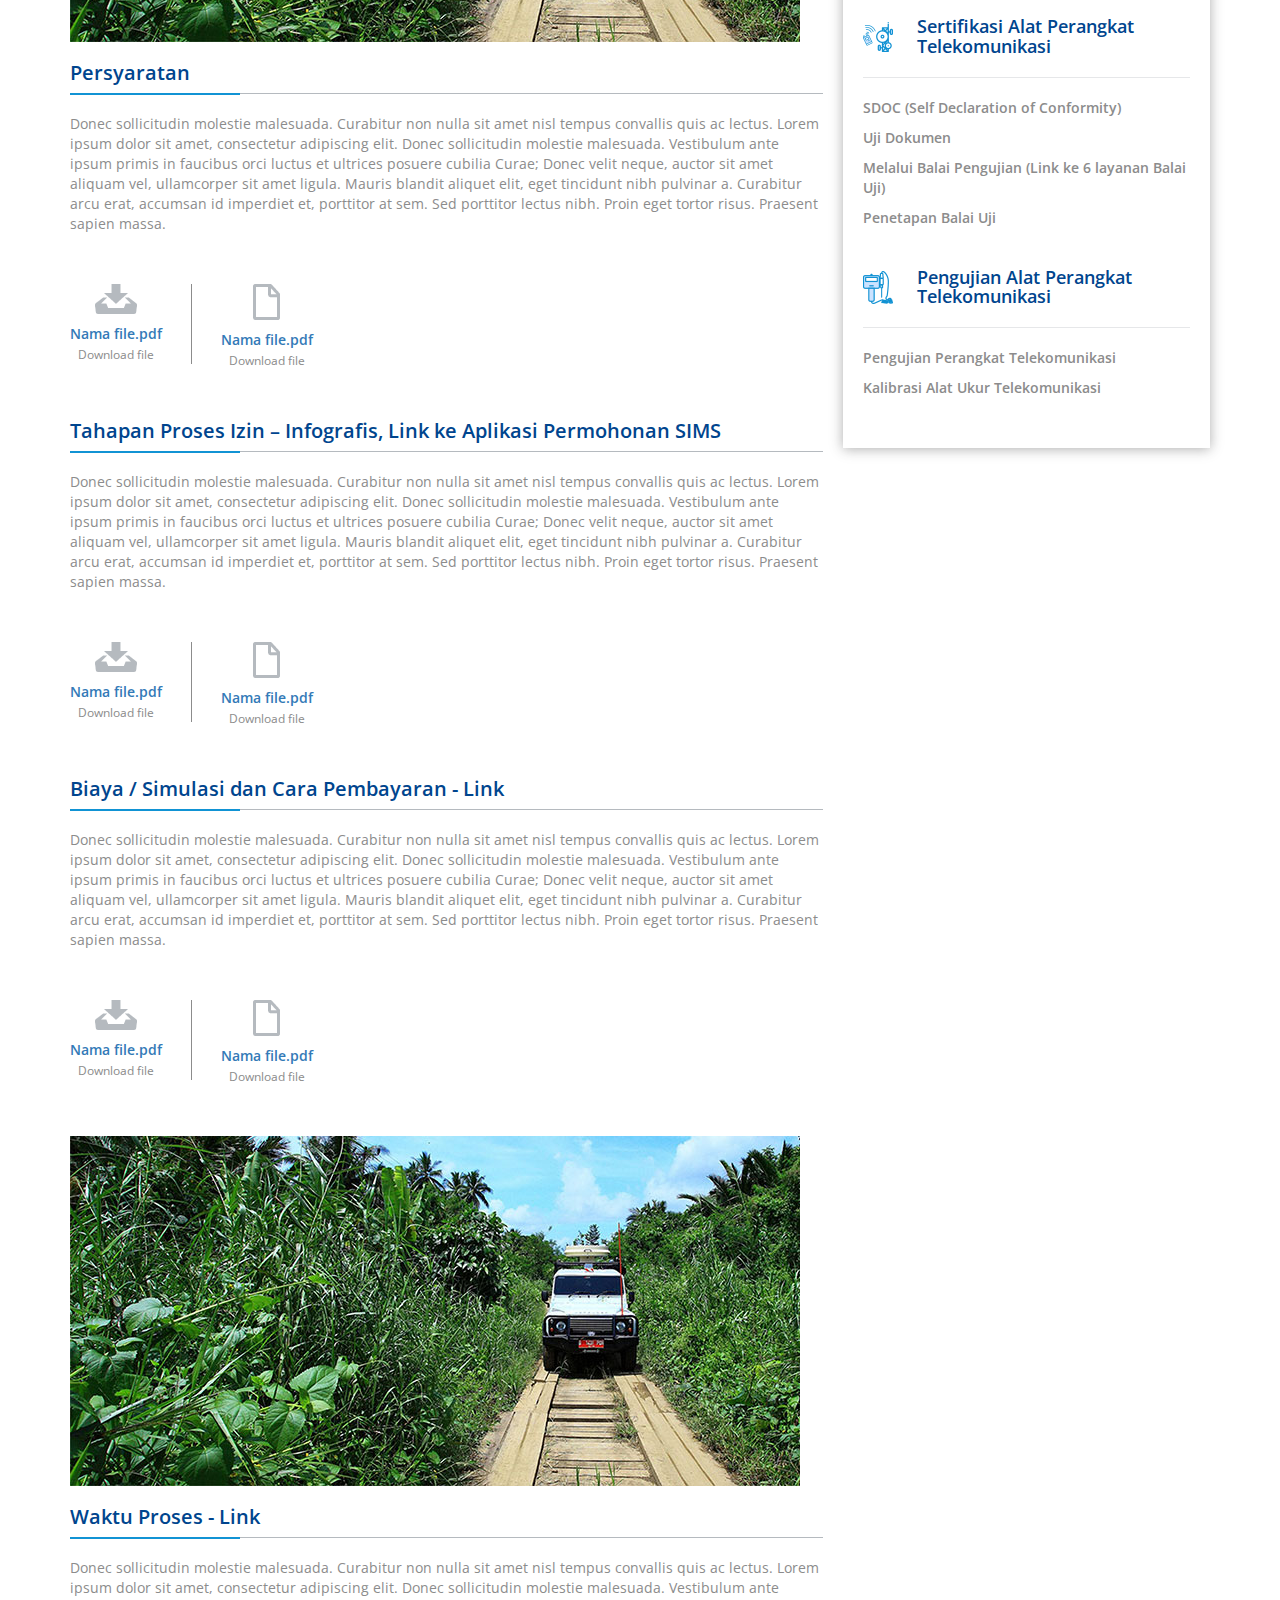
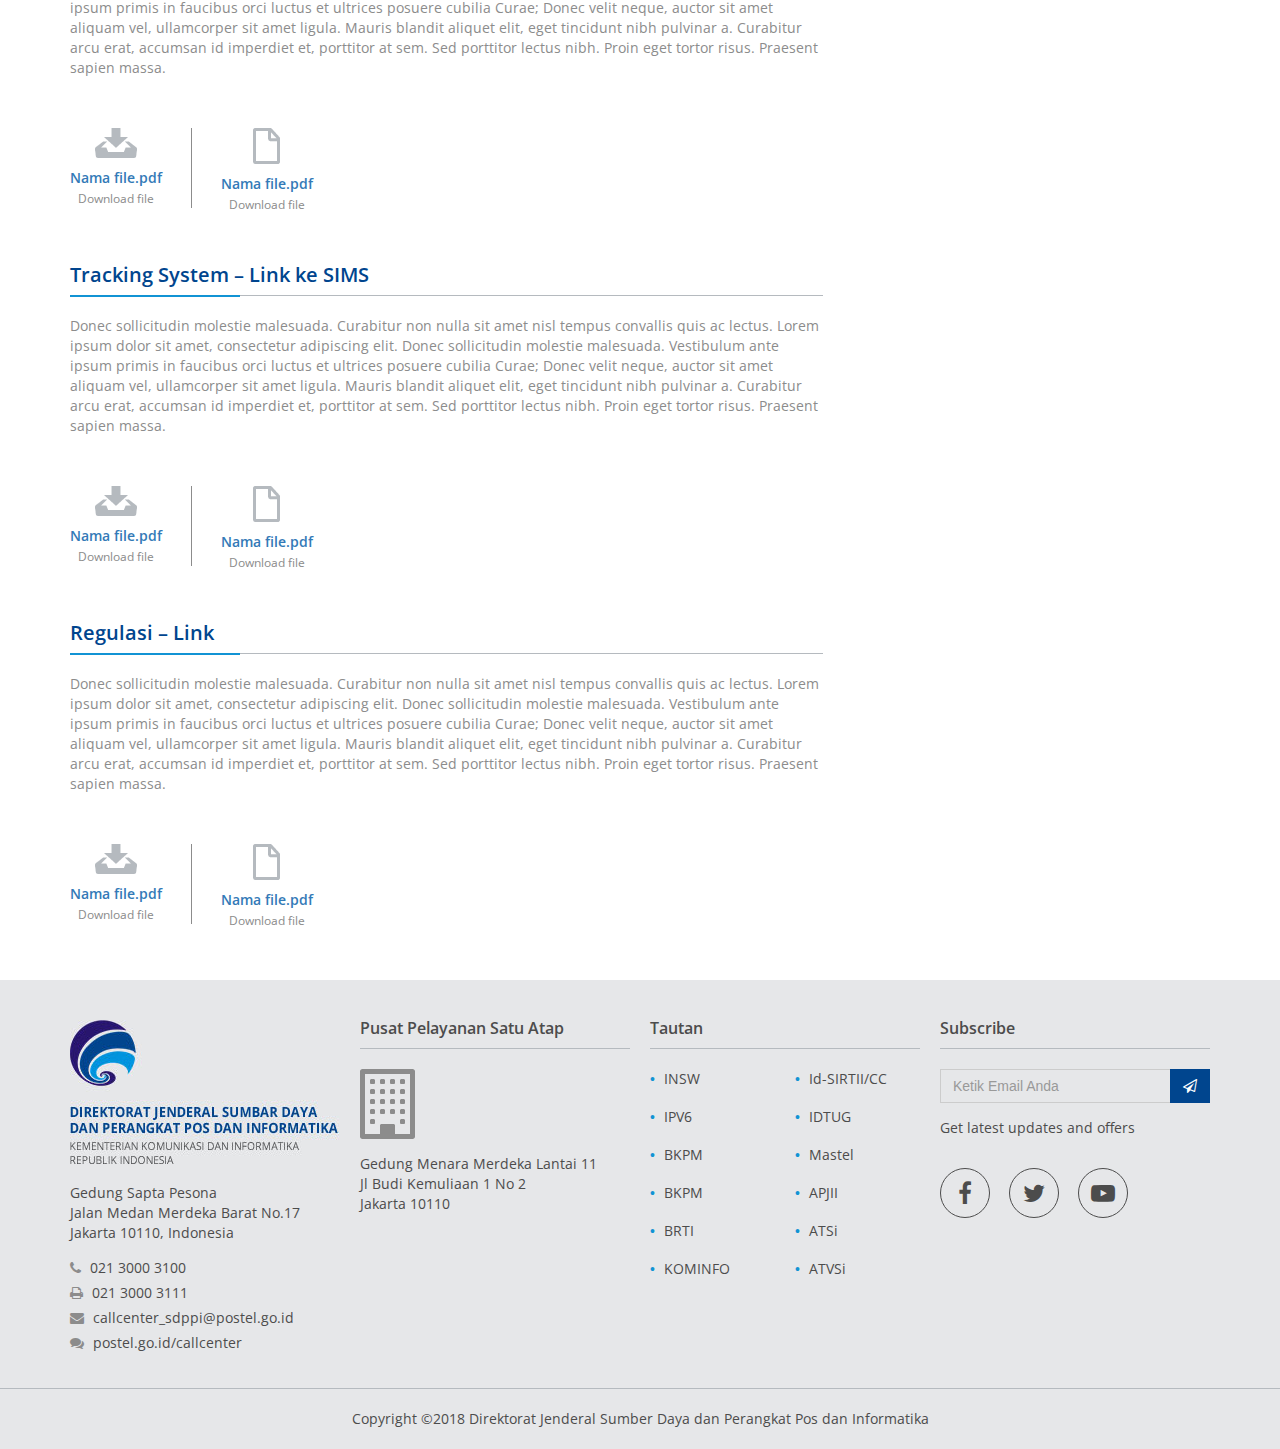
==== commit 35e229c5: "update revision from baba" ====
--- a/konten.html
+++ b/konten.html
@@ -70,35 +70,98 @@
         </div>
         <div class="collapse navbar-collapse js-navbar-collapse">
           <ul class="nav navbar-nav navbar-right">
-            <li><a href="#">Frekuensi Radio</a></li>
+            <li class="dropdown mega-dropdown">
+              <a href="#" class="dropdown-toggle" data-toggle="dropdown">Spektrum Frekuensi Layanan Radio <span class="caret"></span></a>
+              <ul class="dropdown-menu mega-dropdown-menu">
+            		<li class="col-sm-8 col-xs-12">
+            			<ul>
+                    <li class="dropdown-header">ISR</li>
+                    <div class="col-sm-4 col-xs-12">
+                      <li><a href="#"><i class="fa fa-angle-right" aria-hidden="true"></i> Microwave Link</a></li>
+                      <li><a href="#"><i class="fa fa-angle-right" aria-hidden="true"></i> Broadband Wireless Access</a></li>
+                      <li><a href="#"><i class="fa fa-angle-right" aria-hidden="true"></i> Studio Transmitter Link (STL)</a></li>
+                      <li><a href="#"><i class="fa fa-angle-right" aria-hidden="true"></i> Trunking</a>
+                        <ul>
+                          <li><a href="#">Handy Talkie</a></li>
+                          <li><a href="#">Mobile Unit</a></li>
+                          <li><a href="#">Scada</a></li>
+                          <li><a href="#">Repeater</a></li>
+                          <li><a href="#">Base Stasiun</a></li>
+                          <li><a href="#">Telemetri</a></li>
+                        </ul>
+                      </li>
+                    </div>
+                    <div class="col-sm-4 col-xs-12">
+                    <li><a href="#"><i class="fa fa-angle-right" aria-hidden="true"></i> Penyiaran</a>
+                      <ul>
+                        <li><a href="#">Televisi Siaran (LPPL dan LPS)</a></li>
+                        <li><a href="#">Radio Siaran (LPPL dan LPS)</a></li>
+                        <li><a href="#">Televisi Komunitas</a></li>
+                        <li><a href="#">Radio Komunitas</a></li>
+                      </ul>
+                    </li>
+                    <li><a href="#"><i class="fa fa-angle-right" aria-hidden="true"></i> Maritim</a>
+                      <ul>
+                        <li><a href="#">Maritim Kapal</a></li>
+                        <li><a href="#">Maritim Pantai</a></li>
+                      </ul>
+                    </li>
+                    </div>
+                    <div class="col-sm-4 col-xs-12">
+                    <li><a href="#"><i class="fa fa-angle-right" aria-hidden="true"></i> Penerbangan (Aeronautical)</a>
+                      <ul>
+                        <li><a href="#">Penerbangan Pesawat</a></li>
+                        <li><a href="#">Darat Penerbangan (Ground to Air)</a></li>
+                      </ul>
+                    </li>
+                    <li><a href="#"><i class="fa fa-angle-right" aria-hidden="true"></i> Satelit</a>
+                      <ul>
+                        <li><a href="#">Stasiun Angkasa</a></li>
+                        <li><a href="#">Stasiun Bumi</a>
+                          <ul>
+                            <li><a href="#">Stasiun Bumi Fixed</a></li>
+                            <li><a href="#">Stasiun Bumi Mobile</a></li>
+                          </ul>
+                        </li>
+                        <li><a href="#">Radio Lokasi</a></li>
+                        <li><a href="#">Radar</a></li>
+                      </ul>
+                    </li>
+                    </div>
+            			</ul>
+            		</li>
+                <li class="col-sm-2 col-xs-12">
+            			<ul>
+            				<li class="dropdown-header">IPFR</li>
+            			</ul>
+            		</li>
+            		<li class="col-sm-2">
+            			<ul>
+            				<li class="dropdown-header">Izin Kelas</li>
+            			</ul>
+            		</li>
+            	</ul>
+            </li>
             <li class="dropdown mega-dropdown">
             	<a href="#" class="dropdown-toggle" data-toggle="dropdown">SOR <span class="caret"></span></a>
               <ul class="dropdown-menu mega-dropdown-menu">
-            		<li class="col-sm-4">
-            			<ul>
-            				<li class="dropdown-header">Features</li>
-            				<li><a href="#"><i class="fa fa-angle-right" aria-hidden="true"></i> Auto Carousel</a></li>
-                    <li><a href="#"><i class="fa fa-angle-right" aria-hidden="true"></i> Carousel Control</a></li>
-                    <li><a href="#"><i class="fa fa-angle-right" aria-hidden="true"></i> Left & Right Navigation</a></li>
-            				<li><a href="#"><i class="fa fa-angle-right" aria-hidden="true"></i> Four Columns Grid</a></li>
-            			</ul>
-            		</li>
-            		<li class="col-sm-4">
-            			<ul>
-            				<li class="dropdown-header">Plus</li>
-            				<li><a href="#"><i class="fa fa-angle-right" aria-hidden="true"></i> Navbar Inverse</a></li>
-            				<li><a href="#"><i class="fa fa-angle-right" aria-hidden="true"></i> Pull Right Elements</a></li>
-            				<li><a href="#"><i class="fa fa-angle-right" aria-hidden="true"></i> Coloured Headers</a></li>
-            				<li><a href="#"><i class="fa fa-angle-right" aria-hidden="true"></i> Primary Buttons & Default</a></li>
-            			</ul>
-            		</li>
-            		<li class="col-sm-4">
-            			<ul>
-            				<li class="dropdown-header">Much more</li>
-                    <li><a href="#"><i class="fa fa-angle-right" aria-hidden="true"></i> Easy to Customize</a></li>
-            				<li><a href="#"><i class="fa fa-angle-right" aria-hidden="true"></i> Calls to action</a></li>
-            				<li><a href="#"><i class="fa fa-angle-right" aria-hidden="true"></i> Custom Fonts</a></li>
-            				<li><a href="#"><i class="fa fa-angle-right" aria-hidden="true"></i> Slide down on Hover</a></li>
+            		<li class="col-sm-6 col-xs-12">
+            			<ul>
+            				<li class="dropdown-header">Radio Elektronika dan Operator Radio (REOR) / ORU</li>
+            				<li><a href="#"><i class="fa fa-angle-right" aria-hidden="true"></i> SRE-1 (Sertifikasi Radio Elektronika Kelas 1)</a></li>
+                    <li><a href="#"><i class="fa fa-angle-right" aria-hidden="true"></i> SRE-2 (Sertifikasi Radio Elektronika Kelas 2)</a></li>
+                    <li><a href="#"><i class="fa fa-angle-right" aria-hidden="true"></i> SOU (Sertifikasi Operator Umum)</a></li>
+            				<li><a href="#"><i class="fa fa-angle-right" aria-hidden="true"></i> SOT (Sertifikasi Operator Terbatas)</a></li>
+            			</ul>
+            		</li>
+            		<li class="col-sm-2 col-xs-12">
+            			<ul>
+            				<li class="dropdown-header">Amatir Radio</li>
+            			</ul>
+            		</li>
+            		<li class="col-sm-4 col-xs-12">
+            			<ul>
+            				<li class="dropdown-header">Komunikasi Radio Antar Penduduk (KRAP)</li>
             			</ul>
             		</li>
             	</ul>
@@ -106,7 +169,7 @@
             <li class="dropdown mega-dropdown">
             	<a href="#" class="dropdown-toggle" data-toggle="dropdown">Sertifikasi <span class="caret"></span></a>
             	<ul class="dropdown-menu mega-dropdown-menu">
-            		<li class="col-sm-4">
+            		<li class="col-sm-6 col-md-4 col-xs-12">
             			<ul>
             				<li class="dropdown-header">Izin Spektrum Frekuensi Radio</li>
             				<li><a href="#"><i class="fa fa-angle-right" aria-hidden="true"></i> Informasi Pelayanan</a></li>
@@ -116,7 +179,7 @@
             				<li><a href="#"><i class="fa fa-angle-right" aria-hidden="true"></i> eLicensing</a></li>
             			</ul>
             		</li>
-            		<li class="col-sm-4">
+            		<li class="col-sm-6 col-md-4 col-xs-12">
             			<ul>
             				<li class="dropdown-header">Pengujian Alat dan Perangkat Telekomunikasi</li>
             				<li><a href="#"><i class="fa fa-angle-right" aria-hidden="true"></i> Informasi Pelayanan</a></li>
@@ -127,7 +190,7 @@
             				<li><a href="#"><i class="fa fa-angle-right" aria-hidden="true"></i> Sistem Informasi Pengujian Perangkat Telekomunikasi </a></li>
             			</ul>
             		</li>
-            		<li class="col-sm-4">
+            		<li class="col-sm-6 col-md-4 col-xs-12">
             			<ul>
             				<li class="dropdown-header">Sertifikasi Operator Radio</li>
             				<li><a href="#"><i class="fa fa-angle-right" aria-hidden="true"></i> Informasi Pelayanan</a></li>
@@ -136,14 +199,14 @@
             				<li><a href="#"><i class="fa fa-angle-right" aria-hidden="true"></i> Standard Pelayanan</a></li>
             			</ul>
             		</li>
-            		<li class="col-sm-4">
+            		<li class="col-sm-6 col-md-4 col-xs-12">
             			<ul>
             				<li class="dropdown-header">Hak Labuh</li>
             				<li><a href="#"><i class="fa fa-angle-right" aria-hidden="true"></i> Tata Cara dan Persyaratan </a></li>
             				<li><a href="#"><i class="fa fa-angle-right" aria-hidden="true"></i> Data dan Informasi</a></li>
             			</ul>
             		</li>
-            		<li class="col-sm-4">
+            		<li class="col-sm-6 col-md-4 col-xs-12">
             			<ul>
             				<li class="dropdown-header">Sertifikasi Alat dan Perangkat Telekomunikasi</li>
                     <li><a href="#"><i class="fa fa-angle-right" aria-hidden="true"></i> Informasi Pelayanan</a></li>
@@ -153,11 +216,10 @@
             				<li><a href="#"><i class="fa fa-angle-right" aria-hidden="true"></i> eLicensing</a></li>
             			</ul>
             		</li>
-            		<li class="col-sm-4">
+            		<li class="col-sm-6 col-md-4 col-xs-12">
             			<ul>
             				<li class="dropdown-header">Monitoring Spektrum Frekuensi Radio</li>
                     <li><a href="#"><i class="fa fa-angle-right" aria-hidden="true"></i> Prosedur</a></li>
-            				<li><a href="#"><i class="fa fa-angle-right" aria-hidden="true"></i> Prosedur Penanganan Gangguan</a></li>
             				<li><a href="#"><i class="fa fa-angle-right" aria-hidden="true"></i> Prosedur Penanganan Gangguan</a></li>
             			</ul>
             		</li>
@@ -166,33 +228,21 @@
             <li class="dropdown mega-dropdown">
             	<a href="#" class="dropdown-toggle" data-toggle="dropdown">Pengujian <span class="caret"></span></a>
             	<ul class="dropdown-menu mega-dropdown-menu">
-            		<li class="col-sm-4">
-            			<ul>
-                    <li class="dropdown-header">Features</li>
-                    <li><a href="#"><i class="fa fa-angle-right" aria-hidden="true"></i> Auto Carousel</a></li>
-                    <li><a href="#"><i class="fa fa-angle-right" aria-hidden="true"></i> Carousel Control</a></li>
-                    <li><a href="#"><i class="fa fa-angle-right" aria-hidden="true"></i> Left & Right Navigation</a></li>
-                    <li><a href="#"><i class="fa fa-angle-right" aria-hidden="true"></i> Four Columns Grid</a></li>
+            		<li class="col-sm-6 col-md-4 col-xs-12">
+            			<ul>
+                    <li class="dropdown-header">Pengujian Alat dan Perangkat Telekomunikasi</li>
             		</ul>
             		</li>
-            		<li class="col-sm-4">
-            			<ul>
-            				<li class="dropdown-header">Plus</li>
-            				<li><a href="#"><i class="fa fa-angle-right" aria-hidden="true"></i> Navbar Inverse</a></li>
-            				<li><a href="#"><i class="fa fa-angle-right" aria-hidden="true"></i> Pull Right Elements</a></li>
-            				<li><a href="#"><i class="fa fa-angle-right" aria-hidden="true"></i> Coloured Headers</a></li>
-            				<li><a href="#"><i class="fa fa-angle-right" aria-hidden="true"></i> Primary Buttons & Default</a></li>
-            			</ul>
-            		</li>
-            		<li class="col-sm-3">
+            		<li class="col-sm-6 col-md-4 col-xs-12">
+            			<ul>
+            				<li class="dropdown-header">Kalibrasi Alat Ukur</li>
+            			</ul>
+            		</li>
+            		<!-- <li class="col-sm-4">
             			<ul>
             				<li class="dropdown-header">Much more</li>
-                    <li><a href="#"><i class="fa fa-angle-right" aria-hidden="true"></i> Easy to Customize</a></li>
-            				<li><a href="#"><i class="fa fa-angle-right" aria-hidden="true"></i> Calls to action</a></li>
-            				<li><a href="#"><i class="fa fa-angle-right" aria-hidden="true"></i> Custom Fonts</a></li>
-            				<li><a href="#"><i class="fa fa-angle-right" aria-hidden="true"></i> Slide down on Hover</a></li>
-            			</ul>
-            		</li>
+            			</ul>
+            		</li> -->
             	</ul>
             </li>
           </ul>
--- a/assets/css/style.css
+++ b/assets/css/style.css
@@ -150,7 +150,7 @@
   position: static !important;
 }
 .mega-dropdown-menu {
-  padding: 0px 0px 15px;
+  padding: 10px 0px;
   width: 100%;
   top: 70px;
   border-color: #e3e4e6;
@@ -163,13 +163,21 @@
   padding: 0;
   margin: 0;
 }
-.mega-dropdown-menu > li > ul > li {
+.mega-dropdown-menu > li > ul > li ,
+.mega-dropdown-menu li ul li{
   list-style: none;
+}
+.mega-dropdown-menu li ul li ul{
+  padding-left: 21px;
+}
+.mega-dropdown-menu li ul li ul li{
+  list-style: circle;
 }
 .mega-dropdown-menu > li > ul > li .fa.fa-angle-right{
   margin-right: 5px;
 }
-.mega-dropdown-menu > li > ul > li > a {
+.mega-dropdown-menu > li > ul > li > a,
+.mega-dropdown-menu li ul li a {
   display: block;
   color: #8c8c8c;
   padding: 3px 5px;
@@ -380,12 +388,9 @@
   position: relative;
 }
 #Home_Slider.slider .item .text-slider{
-  position: absolute;
-  left: 10%;
-  right: 10%;
-  top: 28%;
-  text-align: left;
-  width: 80%;
+  text-align: center;
+  color: #ffffff;
+  padding: 20px 0px;
 }
 #Home_Slider.slider .item .text-slider .container{
   width: auto;
@@ -393,18 +398,18 @@
 #Home_Slider.slider .item .text-slider h1.head-text{
   margin-top: 0px;
   margin-bottom: 15px;
-  color: #464646;
-  font-family: 'Open Sans', sans-serif;
-  font-size: 28px;
+  color: #ffffff;
+  font-family: 'Open Sans', sans-serif;
+  font-size: 26px;
   font-weight: 700;
-  text-align: left;
+  text-align: center;
 }
 #Home_Slider.slider .item .text-slider p.sub-text{
   font-size: 14px;
-  color: #4c4c4c;
+  color: #ffffff;
   font-weight: 500;
   font-family: 'Open Sans',sans-serif;
-  margin-bottom: 30px;
+  margin-bottom: 24px;
 }
 #Home_Slider.slider .item .text-slider .button a{
   display: inline-block;
@@ -425,25 +430,25 @@
 }
 #Home_Slider.slider .item .text-slider .text-center h1{
   text-align: center;
-  font-size: 38px;
-  line-height: 45px;
-  margin-bottom: 50px;
+  font-size: 26px;
+  line-height: 38px;
+  margin-bottom: 29px;
 }
 #Home_Slider.slider .item .text-slider .text-center .form-search{
-  width: 80%;
+  width: 50%;
   margin: auto;
 }
 #Home_Slider.slider .item .text-slider .text-center .form-search input{
-  height: 46px;
+  height: 40px;
   border-bottom-left-radius: 50px;
   border-top-left-radius: 50px;
   padding: 0px 36px;
 }
 #Home_Slider.slider .item .text-slider .text-center .form-search .btn{
-  height: 46px;
+  height: 40px;
   border-bottom-right-radius: 50px;
   border-top-right-radius: 50px;
-  font-size: 22px;
+  font-size:18px;
   background: #ffffff;
   border-left: 0px;
   color: #9e9e9e;
@@ -451,7 +456,7 @@
 }
 #Home_Slider.slider .owl-dots{
   position: absolute;
-  bottom: 5%;
+  bottom: 0%;
   width: 100%;
 }
 #Home_Slider.slider .home{
@@ -497,18 +502,25 @@
   background-position: -30px -38px;
   border-color: #00458e;
 }
+#Home_Slider.slider .owl-carousel .owl-item img{
+    height: 400px;
+}
+#Home_Slider.slider .owl-carousel .owl-item .item{
+    background-color: #4293ba;
+}
 #home_area .line-blue{
   background: #002e5b;
-  padding: 25px 0px;
+  padding: 10px 0px;
 }
 #home_area .line-blue .text-image{
   text-align: center;
 }
 #home_area .line-blue .text-image img{
   margin: auto;
+  width: 30%;
 }
 .features{
-  padding: 40px 0px;
+  padding: 20px 0px;
 }
 .features a.box-link{
   display: block;
@@ -569,16 +581,17 @@
   display: block;
   top: 0px;
   width: 100%;
-  margin-bottom: 20px;
+  margin-bottom: 6px;
 }
 .features .bundle-box .feat-box img{
   width: 100%;
 }
 .features .desc-box p{
   font-family: 'Open Sans', sans-serif;
+  margin-bottom: 5px;
+  font-size: 13px;
 }
 .features .desc-box span{
-  float: left;
   font-size: 12px;
   font-family: 'Open Sans', sans-serif;
 }
--- a/assets/css/responsive-style.css
+++ b/assets/css/responsive-style.css
@@ -23,14 +23,22 @@
     margin-right: 15px;
     line-height: 14px;
   }
+  .top-nav ul.top-nav-list ul.list-unstyled li:not(.init):hover,
+  .top-nav ul.top-nav-list ul.list-unstyled li.selected:not(.init){
+    z-index: 9999;
+  }
+  .top-nav ul.top-nav-list ul.list-unstyled li:not(.init).ina,
+  .top-nav ul.top-nav-list ul.list-unstyled li:not(.init).eng{
+    z-index: 9999;
+  }
+  .navigation .navbar-inverse .navbar-brand{
+      width: 80%;
+  }
   .navigation .navbar.navbar-inverse{
     margin-top: 15px;
     background-color: #ffffff;
     border-color: #ffffff;
     z-index: 999;
-  }
-  .navigation .navbar-inverse .navbar-brand{
-    width: 84%;
   }
   .navigation .navbar-inverse .navbar-brand img{
     width: 90%;
@@ -63,6 +71,17 @@
   .navigation .navbar-inverse .navbar-toggle:focus{
     background-color: #ffffff;
   }
+  .mega-dropdown-menu .dropdown-header{
+    white-space: normal ;
+    line-height: 20px;
+  }
+  .mega-dropdown-menu > li > ul > li {
+    list-style: none;
+    padding-left: 30px;
+  }
+  .mega-dropdown-menu > li > ul > li > a{
+    font-size: 12px;
+  }
 
   /* Content Area */
   .breadcrumb-content{
@@ -75,6 +94,12 @@
   .content .sidebar{
     margin-bottom: 50px;
   }
+  .content-inner .section .box-content{
+    min-height: 161px;
+  }
+  .content .sidebar .widget .title-side h4.title{
+    width: 78%;
+  }
   #footer_area h3{
     margin-top: 30px;
   }
@@ -85,7 +110,7 @@
 
   /* Sub Izin */
   .features a.box-link .box .icon{
-    left: 30%;
+    left: 29%;
   }
   .izin-area .tab-content {
     margin-top: 40px;
@@ -95,19 +120,29 @@
     position: relative;
   }
   .izin-area .nav-tabs>li a {
-    padding: 15px 9px;
+    padding: 15px 11px;
   }
   .izin-area .nav-tabs>li a span {
     padding-left: 50px;
+    word-break: break-word;
   }
   /* End Sub Izin */
 
   /* Home */
+  #Home_Slider.slider .owl-carousel .owl-item img {
+    height: auto;
+    }
+  #Home_Slider.slider .item .text-slider{
+    padding: 20px 0px;
+  }
   #Home_Slider.slider .item .text-slider .text-center h1 {
     text-align: center;
     font-size: 14px;
     line-height: 18px;
-    margin-bottom: 0px;
+    margin-bottom: 7px;
+  }
+  #Home_Slider.slider .item .text-slider .text-center .form-search{
+    width: 65%;
   }
   .features .bundle-box .box-title .triangle-down {
     left: 44%;
@@ -127,20 +162,39 @@
     margin-bottom: 30px;
   }
   #Home_Slider.slider .item .text-slider h1.head-text{
-    font-size: 13px;
+    font-size: 16px;
   }
   #Home_Slider.slider .item .text-slider p.sub-text{
-    display: none;
+    font-size: 11px;
+    width: 65%;
+    margin: 0px auto 15px;
   }
   #Home_Slider.slider .item .text-slider .button a{
-    padding: 3px 9px 4px;
+    padding: 0px 9px 5px;
+    font-size: 9px;
   }
   #Home_Slider.slider .home .owl-nav,
   #Middle_Slide.slider .owl-nav{
     top: 28%;
   }
+  #Home_Slider.slider .owl-dots{
+    bottom: 0%;
+  }
   #home_area .line-blue{
     padding: 16px 0px;
+  }
+  #Home_Slider.slider .item .text-slider .text-center .form-search input {
+    height: 32px;
+  }
+  #Home_Slider.slider .item .text-slider .text-center .form-search .btn {
+    height: 32px;
+    font-size: 12px;
+  }
+  #Home_Slider.slider .item .text-slider{
+    top: 23%;
+  }
+  #home_area .line-blue .text-image img{
+    width: auto;
   }
   .features .desc-box p{
     font-size: 16px;
@@ -151,21 +205,67 @@
 
 /* tab Phone Style */
 @media (min-width: 768px) and (max-width: 1024px){
+  .navigation .navbar-inverse .navbar-brand > img{
+    width: 75%;
+  }
+  .mega-dropdown-menu .dropdown-header{
+    white-space: normal ;
+  }
+  .navigation .nav.navbar-nav{
+    margin-top: -18px;
+  }
+  .mega-dropdown-menu .dropdown-header{
+    white-space: normal;
+    line-height: 20px;
+  }
   .top-nav ul.top-nav-list {
-      padding-left: 0px;
-      padding-right: 3%;
+    padding-left: 0px;
+    padding-right: 3%;
   }
   #Home_Slider.slider .item .text-slider{
     top: 6%;
   }
+  #home_area .line-blue .text-image img{
+    width: auto;
+  }
   .features .bundle-box .box-title p {
     font-size: 12px;
   }
   .features .desc-box p {
     font-size: 12px;
+  }
+  .features .desc-box span {
+    float: none;
   }
   .features-link ul li {
     width: 16%;
+  }
+  .izin-area .nav-tabs>li a span {
+    padding-left: 50px;
+  }
+  .izin-area .nav-tabs>li a{
+    padding: 25px 10px;
+  }
+  .features a.box-link .box .icon{
+    left:50px;
+  }
+  .features a.box-link .box{
+      min-height: 257px;
+  }
+  .content-inner .section .box-content{
+    padding: 18px 9px;
+    min-height: 161px;
+  }
+  .content .sidebar .widget .title-side img {
+    display: inline-block;
+    margin-right: 12px;
+  }
+  .content .sidebar .widget .title-side h4.title{
+    width: 73%;
+    font-size: 14px;
+  }
+  .content .sidebar .widget ul.menu-side li a{
+    font-size: 13px;
   }
   #footer_area .widget-footer.subscribe .medsos li {
     display: inline-block;
@@ -174,6 +274,16 @@
   #footer_area .widget-footer.info ul li {
     word-break: break-all;
   }
+  #footer_area .widget-footer.links li{
+    padding-left: 10px;
+  }
+  #footer_area .widget-footer.links li::before{
+    position: absolute;
+    left: 10px;
+  }
+  #footer_area h3{
+    min-height: 45px;
+  }
 }
 
 @media (min-width: 768px) and (max-width: 1024px) and (orientation: landscape){
